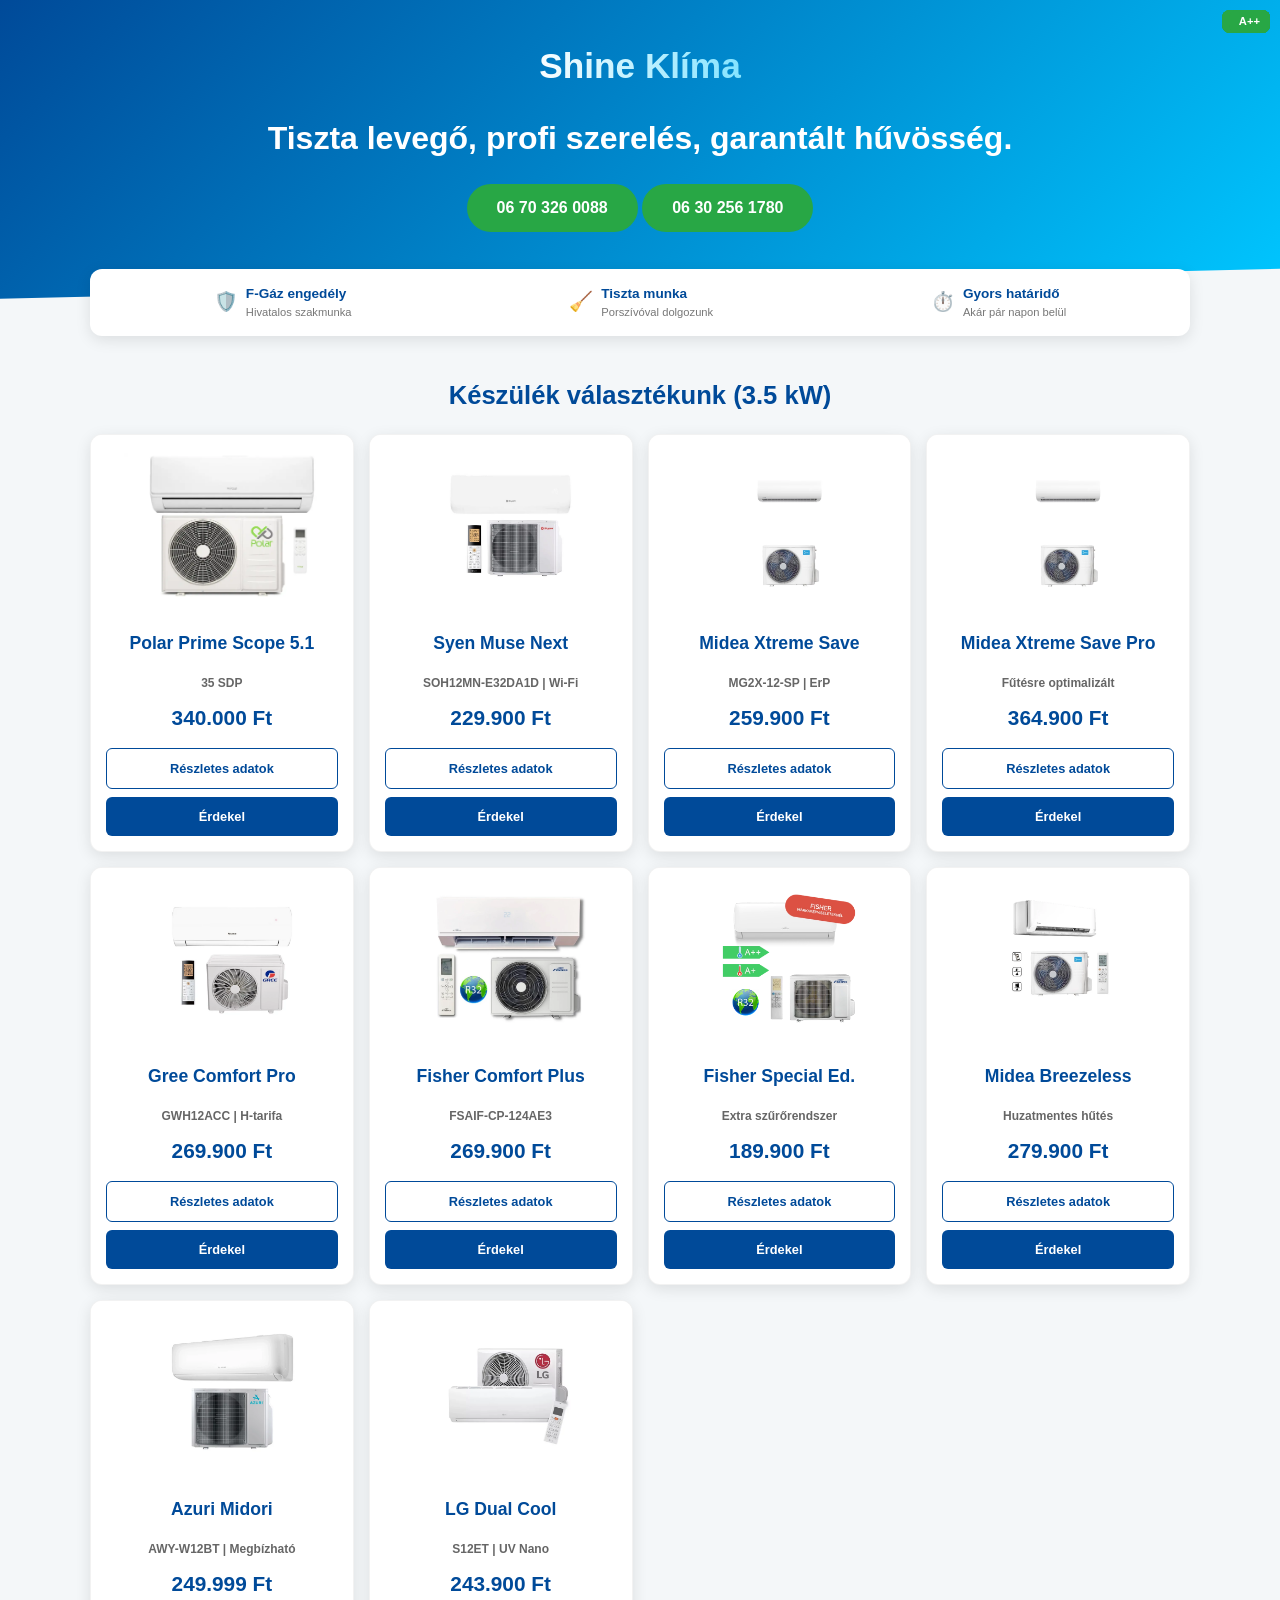
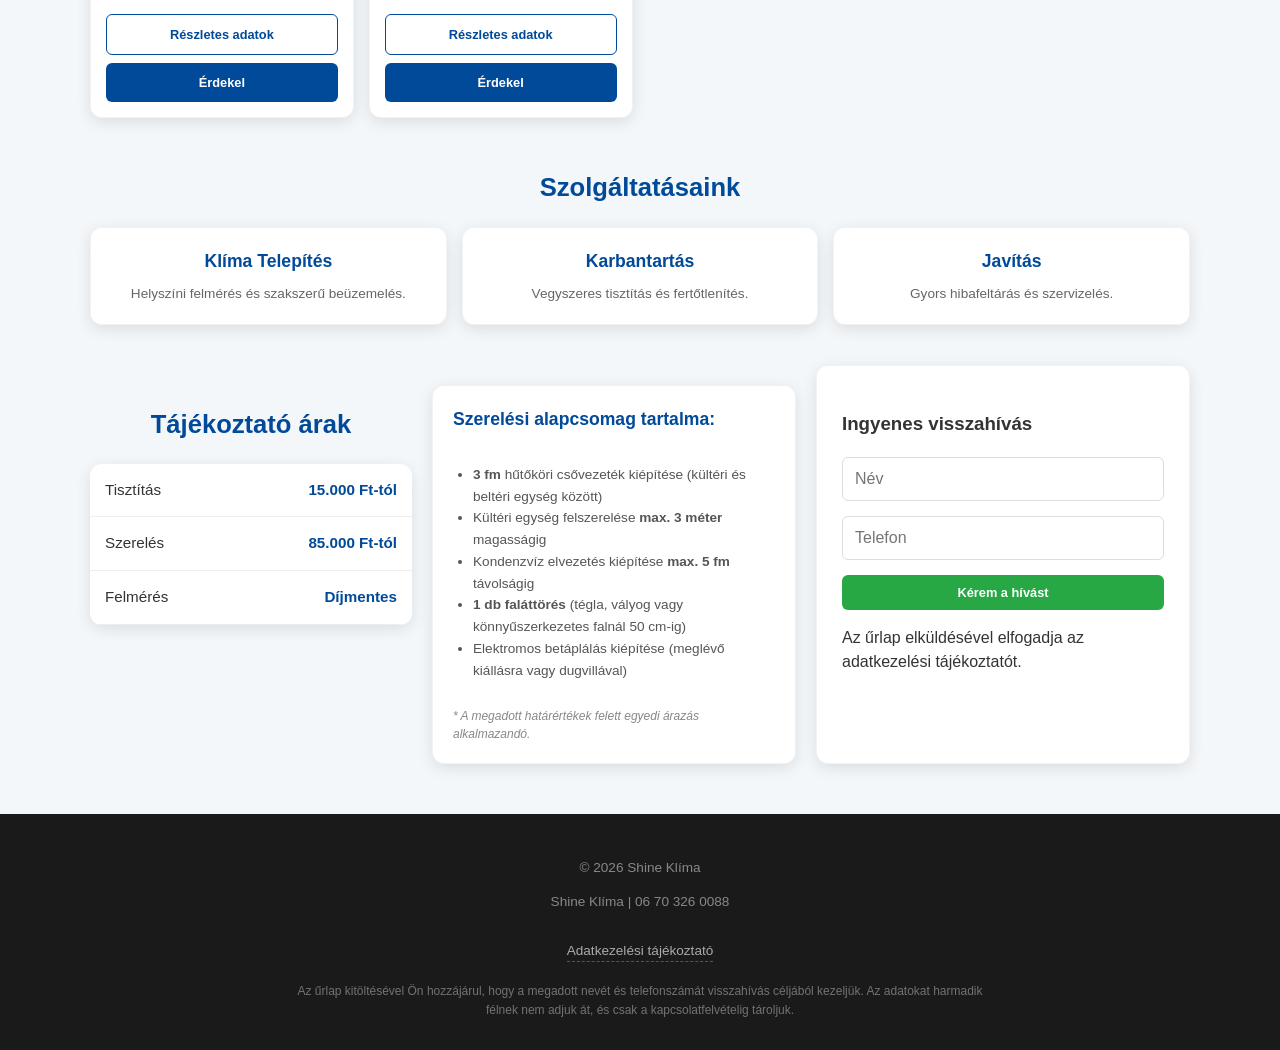
==== index.html @ c1717446 "Update index.html" ====
<!DOCTYPE html>
<html lang="hu">
<head>
    <meta charset="UTF-8">
    <meta name="viewport" content="width=device-width, initial-scale=1.0">
    <meta name="description" content="Shine Klíma - Profi szerelés és készülék választék.">
    <title>Shine Klíma - Profi Megoldások</title>
    <link rel="stylesheet" href="klimashine.css">
</head>
<body>

    <header>
        <div class="container">
            <h1 class="shimmer-text">Shine Klíma</h1>
            <h1 class="fade-in">Tiszta levegő, profi szerelés, garantált hűvösség.</h1>
            <a href="tel:06703260088" class="cta-button shine-effect">06 70 326 0088</a>
            <a href="tel:06302561780" class="cta-button shine-effect">06 30 256 1780</a>
        </div>
    </header>

    <div class="container">
        
        <section id="features" class="compact-features">
            <div class="feature-item-mini">
                <span class="icon">🛡️</span>
                <div>
                    <h4>F-Gáz engedély</h4>
                    <p>Hivatalos szakmunka</p>
                </div>
            </div>
            <div class="feature-item-mini">
                <span class="icon">🧹</span>
                <div>
                    <h4>Tiszta munka</h4>
                    <p>Porszívóval dolgozunk</p>
                </div>
            </div>
            <div class="feature-item-mini">
                <span class="icon">⏱️</span>
                <div>
                    <h4>Gyors határidő</h4>
                    <p>Akár pár napon belül</p>
                </div>
            </div>
        </section>

        <section id="valasztek">
            <h2 class="section-title-mini">Készülék választékunk (3.5 kW)</h2>
            <div class="klima-grid">
                
                <article class="klima-card glass-card">
                    <div class="badge">A+++</div>
                    <div class="card-image-container">
                        <img src="kepek/polarprime.webp" alt="Polar Prime" class="klima-img">
                    </div>
                    <div class="klima-info">
                        <h3>Polar Prime Scope 5.1</h3>
                        <p class="specs">35 SDP</p>
                        <div class="price">340.000 Ft</div>
                        <div class="button-group">
                            <a href="https://polarklima.hu/product/polar-prime-35sdp-split-a-a-inverteres-klimaszett/" target="_blank" class="btn-data">Részletes adatok</a>
                            <a href="#contact" class="btn-select">Érdekel</a>
                        </div>
                    </div>
                </article>

                <article class="klima-card glass-card">
                    <div class="badge">A++</div>
                    <div class="card-image-container">
                        <img src="kepek/musenext.webp" alt="Syen Muse Next" class="klima-img">
                    </div>
                    <div class="klima-info">
                        <h3>Syen Muse Next</h3>
                        <p class="specs">SOH12MN-E32DA1D | Wi-Fi</p>
                        <div class="price">229.900 Ft</div>
                        <div class="button-group">
                            <a href="https://www.meleget.hu/syen-muse-next-soh12mn-e32da1d-oldalfali-split-klima-csomag-35-kw?keyword=syen%20muse%20next" target="_blank" class="btn-data">Részletes adatok</a>
                            <a href="#contact" class="btn-select">Érdekel</a>
                        </div>
                    </div>
                </article>

                <article class="klima-card glass-card">
                    <div class="badge">A+++</div>
                    <div class="card-image-container">
                        <img src="kepek/xtremesave.webp" alt="Midea Xtreme Save" class="klima-img">
                    </div>
                    <div class="klima-info">
                        <h3>Midea Xtreme Save</h3>
                        <p class="specs">MG2X-12-SP | ErP</p>
                        <div class="price">259.900 Ft</div>
                        <div class="button-group">
                            <a href="https://www.meleget.hu/midea-mg2x-12-sp-xtreme-save-oldalfali-split-klima-csomag-35-kw" target="_blank" class="btn-data">Részletes adatok</a>
                            <a href="#contact" class="btn-select">Érdekel</a>
                        </div>
                    </div>
                </article>

                <article class="klima-card glass-card">
                    <div class="badge">A+++</div>
                    <div class="card-image-container">
                        <img src="kepek/xtremesavepro.webp" alt="Midea Xtreme Save Pro" class="klima-img">
                    </div>
                    <div class="klima-info">
                        <h3>Midea Xtreme Save Pro</h3>
                        <p class="specs">Fűtésre optimalizált</p>
                        <div class="price">364.900 Ft</div>
                        <div class="button-group">
                            <a href="https://www.meleget.hu/midea-pgp2x-12-sp-xtreme-save-pro-oldalfali-split-klima-csomag-35-kw-r290" target="_blank" class="btn-data">Részletes adatok</a>
                            <a href="#contact" class="btn-select">Érdekel</a>
                        </div>
                    </div>
                </article>

                <article class="klima-card glass-card">
                    <div class="badge">A+++</div>
                    <div class="card-image-container">
                        <img src="kepek/ComfortPro.webp" alt="Gree Comfort Pro" class="klima-img">
                    </div>
                    <div class="klima-info">
                        <h3>Gree Comfort Pro</h3>
                        <p class="specs">GWH12ACC | H-tarifa</p>
                        <div class="price">269.900 Ft</div>
                        <div class="button-group">
                            <a href="https://www.meleget.hu/gree-comfort-pro-gwh12accxd-k6dna1d-oldalfali-split-klima-csomag-35-kw" target="_blank" class="btn-data">Részletes adatok</a>
                            <a href="#contact" class="btn-select">Érdekel</a>
                        </div>
                    </div>
                </article>

                <article class="klima-card glass-card">
                    <div class="badge">A++</div>
                    <div class="card-image-container">
                        <img src="kepek/fisher_comfort.webp" alt="Fisher Comfort Plus" class="klima-img">
                    </div>
                    <div class="klima-info">
                        <h3>Fisher Comfort Plus</h3>
                        <p class="specs">FSAIF-CP-124AE3</p>
                        <div class="price">269.900 Ft</div>
                        <div class="button-group">
                            <a href="https://www.meleget.hu/fisher-comfort-plus-fsaif-cp-121ae3fsoaif-cp-121ae3-oldalfali-split-klima-csomag-35-kw" target="_blank" class="btn-data">Részletes adatok</a>
                            <a href="#contact" class="btn-select">Érdekel</a>
                        </div>
                    </div>
                </article>

                <article class="klima-card glass-card">
                    <div class="badge">A++</div>
                    <div class="card-image-container">
                        <img src="kepek/FISHERFSAIFSP.webp" alt="Fisher Special Edition" class="klima-img">
                    </div>
                    <div class="klima-info">
                        <h3>Fisher Special Ed.</h3>
                        <p class="specs">Extra szűrőrendszer</p>
                        <div class="price">189.900 Ft</div>
                        <div class="button-group">
                            <a href="https://www.meleget.hu/fisher-special-edition-fsaif-sp-121ae3-oldalfali-split-klima-csomag-35-kw" target="_blank" class="btn-data">Részletes adatok</a>
                            <a href="#contact" class="btn-select">Érdekel</a>
                        </div>
                    </div>
                </article>

                <article class="klima-card glass-card">
                    <div class="badge">A+++</div>
                    <div class="card-image-container">
                        <img src="kepek/BreezeleSSEsplit.webp" alt="Midea Breezeless" class="klima-img">
                    </div>
                    <div class="klima-info">
                        <h3>Midea Breezeless</h3>
                        <p class="specs">Huzatmentes hűtés</p>
                        <div class="price">279.900 Ft</div>
                        <div class="button-group">
                            <a href="https://www.meleget.hu/midea-breezeless-e-mcb-12-sp-oldalfali-split-klima-csomag-35-kw" target="_blank" class="btn-data">Részletes adatok</a>
                            <a href="#contact" class="btn-select">Érdekel</a>
                        </div>
                    </div>
                </article>

                <article class="klima-card glass-card">
                    <div class="badge">A++</div>
                    <div class="card-image-container">
                        <img src="kepek/Midori.webp" alt="Azuri Midori" class="klima-img">
                    </div>
                    <div class="klima-info">
                        <h3>Azuri Midori</h3>
                        <p class="specs">AWY-W12BT | Megbízható</p>
                        <div class="price">249.999 Ft</div>
                        <div class="button-group">
                            <a href="https://www.meleget.hu/azuri-midori-azi-wn35va-oldalfali-split-klima-csomag-32-kw" target="_blank" class="btn-data">Részletes adatok</a>
                            <a href="#contact" class="btn-select">Érdekel</a>
                        </div>
                    </div>
                </article>

                <article class="klima-card glass-card">
                    <div class="badge">A++</div>
                    <div class="card-image-container">
                        <img src="kepek/w12te.webp" alt="LG Dual Cool" class="klima-img">
                    </div>
                    <div class="klima-info">
                        <h3>LG Dual Cool</h3>
                        <p class="specs">S12ET | UV Nano</p>
                        <div class="price">243.900 Ft</div>
                        <div class="button-group">
                            <a href="https://www.meleget.hu/lg-w12te-dualcool-pro-oldalfali-split-klima-csomag-35-kw" target="_blank" class="btn-data">Részletes adatok</a>
                            <a href="#contact" class="btn-select">Érdekel</a>
                        </div>
                    </div>
                </article>
            </div>
        </section>

        <section id="services">
            <h2 class="section-title-mini">Szolgáltatásaink</h2>
            <div class="services-grid-mini">
                <div class="service-card-mini glass-card">
                    <h4>Klíma Telepítés</h4>
                    <p>Helyszíni felmérés és szakszerű beüzemelés.</p>
                </div>
                <div class="service-card-mini glass-card">
                    <h4>Karbantartás</h4>
                    <p>Vegyszeres tisztítás és fertőtlenítés.</p>
                </div>
                <div class="service-card-mini glass-card">
                    <h4>Javítás</h4>
                    <p>Gyors hibafeltárás és szervizelés.</p>
                </div>
            </div>
        </section>

        <div class="bottom-flex">
            <section id="prices" class="flex-item">
                <h2 class="section-title-mini">Tájékoztató árak</h2>
                <table class="price-table">
                    <tr><td>Tisztítás</td><td>15.000 Ft-tól</td></tr>
                    <tr><td>Szerelés</td><td>85.000 Ft-tól</td></tr>
                    <tr><td>Felmérés</td><td>Díjmentes</td></tr>
                </table>
            </section>
<section id="szereles-info" class="flex-item glass-card" style="padding: 20px; margin-top: 20px;">
    <h3 style="color: var(--main-blue); font-size: 1.1rem; margin-top: 0;">Szerelési alapcsomag tartalma:</h3>
    <ul style="font-size: 0.85rem; color: #555; padding-left: 20px; line-height: 1.6;">
        <li><strong>3 fm</strong> hűtőköri csővezeték kiépítése (kültéri és beltéri egység között)</li>
        <li>Kültéri egység felszerelése <strong>max. 3 méter</strong> magasságig</li>
        <li>Kondenzvíz elvezetés kiépítése <strong>max. 5 fm</strong> távolságig</li>
        <li><strong>1 db faláttörés</strong> (tégla, vályog vagy könnyűszerkezetes falnál 50 cm-ig)</li>
        <li>Elektromos betáplálás kiépítése (meglévő kiállásra vagy dugvillával)</li>
    </ul>
    <p style="font-size: 0.75rem; color: #888; font-style: italic; margin-bottom: 0;">* A megadott határértékek felett egyedi árazás alkalmazandó.</p>
</section>
            <section id="contact" class="flex-item contact-box glass-card">
                <h3>Ingyenes visszahívás</h3>
                <form class="contact-form" action="https://formspree.io/f/mwvnzqbp" method="POST">
                    <input type="text" name="name" placeholder="Név" required>
                    <input type="tel" name="phone" placeholder="Telefon" required>
                    <button type="submit" class="cta-button-mini">Kérem a hívást</button>
                    <p class="form-privacy">Az űrlap elküldésével elfogadja az adatkezelési tájékoztatót.</p>
                </form>
            </section>
        </div>
    </div>

    <footer>
        <div class="container">
            <p id="copyright"></p>
            <p>Shine Klíma | 06 70 326 0088</p>
            <a href="#adatkezeles" class="privacy-link">Adatkezelési tájékoztató</a>
            <div id="adatkezeles" class="privacy-text">
                Az űrlap kitöltésével Ön hozzájárul, hogy a megadott nevét és telefonszámát visszahívás céljából kezeljük. Az adatokat harmadik félnek nem adjuk át, és csak a kapcsolatfelvételig tároljuk.
            </div>
        </div>
    </footer>

    <script>
        document.getElementById('copyright').innerHTML = `&copy; ${new Date().getFullYear()} Shine Klíma`;
    </script>
</body>
</html>
---- klimashine.css ----
/* Változók és Alapbeállítások */
:root {
    --main-blue: #004a99;
    --light-blue: #00c6ff;
    --accent-green: #28a745;
    --bg-light: #f4f7f9;
    --shadow: 0 4px 15px rgba(0, 0, 0, 0.1);
}

body {
    font-family: 'Segoe UI', Tahoma, sans-serif;
    margin: 0;
    background-color: var(--bg-light);
    color: #333;
    line-height: 1.5;
}

.container {
    max-width: 1100px;
    margin: 0 auto;
    padding: 0 15px;
}

/* --- SŰRŰ FEJLÉC --- */
header {
    background: linear-gradient(135deg, var(--main-blue), var(--light-blue));
    color: white;
    padding: 40px 0 60px;
    text-align: center;
    clip-path: polygon(0 0, 100% 0, 100% 90%, 0% 100%);
}

.shimmer-text {
    font-size: 2.2rem;
    margin: 0;
    background: linear-gradient(to right, #fff 20%, var(--light-blue) 40%, #fff 60%, var(--light-blue) 80%, #fff 100%);
    background-size: 200% auto;
    -webkit-background-clip: text;
    -webkit-text-fill-color: transparent;
    animation: shimmer 4s linear infinite;
}

@keyframes shimmer { to { background-position: 200% center; } }

/* --- KOMPAKT FEATURES SÁV --- */
.compact-features {
    display: flex;
    justify-content: space-around;
    background: white;
    padding: 15px;
    border-radius: 12px;
    margin-top: -30px;
    box-shadow: var(--shadow);
    position: relative;
    z-index: 10;
}

.feature-item-mini { display: flex; align-items: center; gap: 8px; }
.feature-item-mini h4 { margin: 0; font-size: 0.85rem; color: var(--main-blue); }
.feature-item-mini p { margin: 0; font-size: 0.7rem; color: #777; }
.feature-item-mini .icon { font-size: 1.2rem; }

/* --- KLÍMA GRID --- */
.section-title-mini { text-align: center; margin: 40px 0 20px; color: var(--main-blue); font-size: 1.6rem; }

.klima-grid {
    display: grid;
    grid-template-columns: repeat(auto-fit, minmax(220px, 1fr));
    gap: 15px;
}

.glass-card {
    background: rgba(255, 255, 255, 1);
    border: 1px solid rgba(0, 0, 0, 0.05);
    box-shadow: var(--shadow);
    border-radius: 12px;
    transition: 0.3s ease;
    display: flex;
    flex-direction: column;
    overflow: hidden;
}

.klima-card:hover { transform: translateY(-5px); box-shadow: 0 8px 25px rgba(0,0,0,0.15); }

.card-image-container {
    width: 100%;
    height: 160px;
    background: #fff;
    display: flex;
    align-items: center;
    justify-content: center;
    padding: 10px;
}

.klima-img {
    max-width: 90%;
    max-height: 90%;
    object-fit: contain;
    transition: transform 0.4s ease;
}

.klima-card:hover .klima-img { transform: scale(1.08); }

.klima-info { 
    padding: 15px; 
    text-align: center; 
    display: flex; 
    flex-direction: column; 
    flex-grow: 1; 
}

.klima-info h3 { font-size: 1.1rem; margin: 0 0 5px 0; color: var(--main-blue); }
.specs { font-size: 0.75rem; color: #666; font-weight: bold; margin-bottom: 10px; }
.price { font-size: 1.3rem; color: var(--main-blue); font-weight: 800; margin-top: auto; margin-bottom: 15px; }

.badge {
    position: absolute; top: 10px; right: 10px; background: var(--accent-green);
    color: white; padding: 3px 10px; border-radius: 8px; font-size: 0.7rem; font-weight: bold;
    z-index: 5;
}

/* --- GOMBOK ÉS CSOPORTOK --- */
.button-group {
    display: flex;
    flex-direction: column;
    gap: 8px;
}

.btn-select, .btn-data, .cta-button-mini {
    padding: 10px;
    text-decoration: none;
    border-radius: 6px;
    font-size: 0.8rem;
    font-weight: bold;
    text-align: center;
    transition: 0.3s;
    border: none;
    cursor: pointer;
}

.btn-select { background: var(--main-blue); color: white; }
.btn-select:hover { background: #003366; }

.btn-data {
    background: white;
    border: 1px solid var(--main-blue);
    color: var(--main-blue);
}
.btn-data:hover { background: var(--main-blue); color: white; }

.cta-button-mini { background: var(--accent-green); color: white; width: 100%; }

/* --- SZOLGÁLTATÁSOK --- */
#services { margin-top: 50px; }
.services-grid-mini {
    display: grid;
    grid-template-columns: repeat(3, 1fr);
    gap: 15px;
}

.service-card-mini { padding: 20px; text-align: center; }
.service-card-mini h4 { margin: 0 0 10px 0; font-size: 1.1rem; color: var(--main-blue); }
.service-card-mini p { margin: 0; font-size: 0.85rem; color: #666; }

/* --- ALSÓ RÉSZ --- */
.bottom-flex { display: flex; gap: 20px; margin-top: 40px; flex-wrap: wrap; }
.flex-item { flex: 1; min-width: 300px; }

.price-table { width: 100%; border-collapse: collapse; background: white; border-radius: 12px; overflow: hidden; box-shadow: var(--shadow); }
.price-table td { padding: 15px; border-bottom: 1px solid #eee; font-size: 0.95rem; }
.price-table td:last-child { text-align: right; font-weight: bold; color: var(--main-blue); }

.contact-box { padding: 25px; }
.contact-form input { 
    padding: 12px; 
    margin-bottom: 15px; 
    width: 100%; 
    box-sizing: border-box; 
    border-radius: 6px; 
    border: 1px solid #ddd;
    font-size: 1rem;
}

/* --- EFFEKTEK --- */
.cta-button { background: var(--accent-green); color: white; padding: 12px 30px; text-decoration: none; border-radius: 50px; font-weight: bold; display: inline-block; transition: 0.3s; }
.cta-button:hover { transform: scale(1.05); box-shadow: 0 5px 15px rgba(40, 167, 69, 0.4); }

.shine-effect { position: relative; overflow: hidden; }
.shine-effect::after {
    content: ''; position: absolute; top: -50%; left: -60%; width: 20%; height: 200%;
    background: rgba(255, 255, 255, 0.4); transform: rotate(30deg); animation: light-sweep 4s infinite;
}
@keyframes light-sweep { 20% { left: 120%; } 100% { left: 120%; } }

/* --- LÁBLÉC --- */
footer { background: #1a1a1a; color: #888; padding: 30px 0; text-align: center; font-size: 0.85rem; margin-top: 50px; }
.privacy-link { color: #aaa; text-decoration: none; display: inline-block; margin-top: 15px; border-bottom: 1px dashed #555; }
.privacy-link:hover { color: var(--light-blue); border-color: var(--light-blue); }
.privacy-text { 
    font-size: 0.75rem; 
    max-width: 700px; 
    margin: 20px auto 0; 
    line-height: 1.6;
    opacity: 0.8;
}

/* --- MOBIL NÉZET --- */
@media (max-width: 768px) {
    header { padding: 30px 0 50px; }
    .shimmer-text { font-size: 1.8rem; }
    .services-grid-mini { grid-template-columns: 1fr; }
    .compact-features { flex-direction: column; gap: 15px; align-items: flex-start; margin-left: 15px; margin-right: 15px; }
    .klima-grid { grid-template-columns: repeat(2, 1fr); gap: 10px; }
    .klima-info h3 { font-size: 0.9rem; }
    .price { font-size: 1rem; }
}

@media (max-width: 480px) {
    .klima-grid { grid-template-columns: 1fr; } /* Nagyon kicsi mobilon 1 oszlop */
}
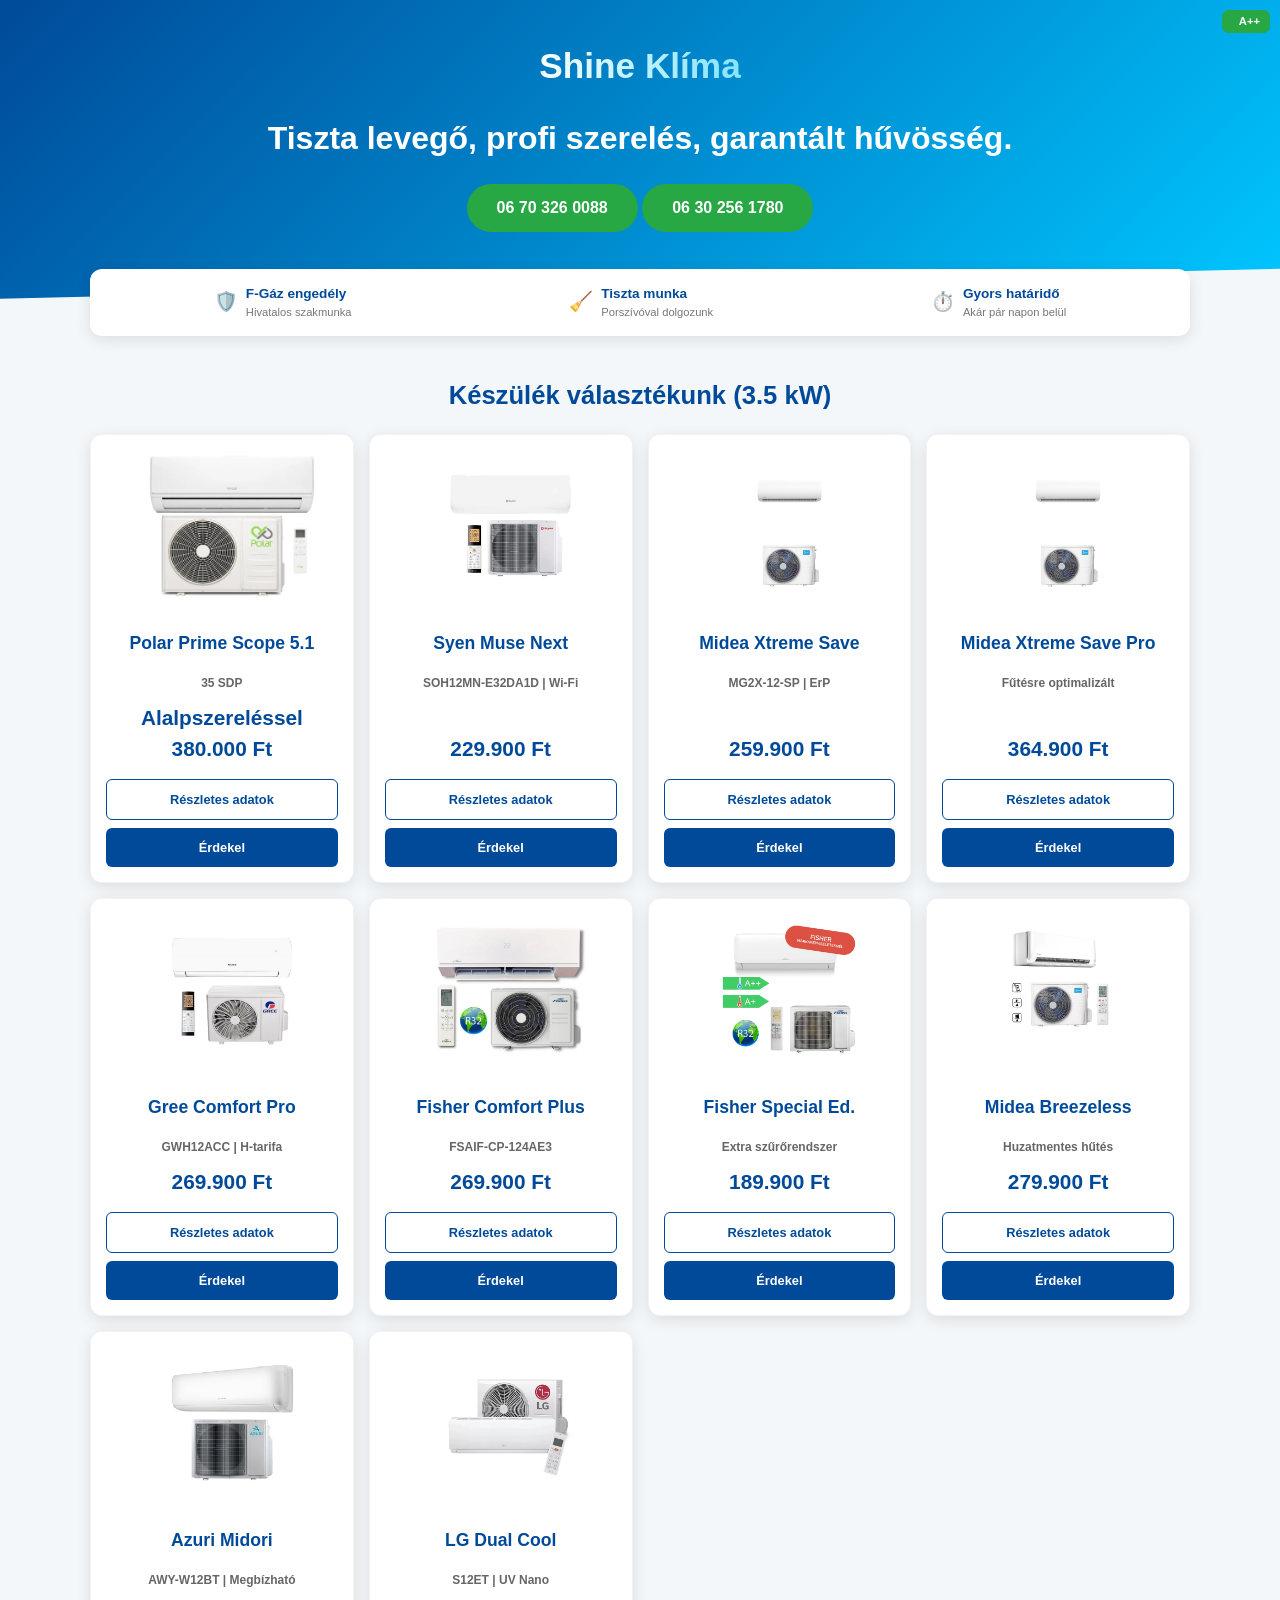
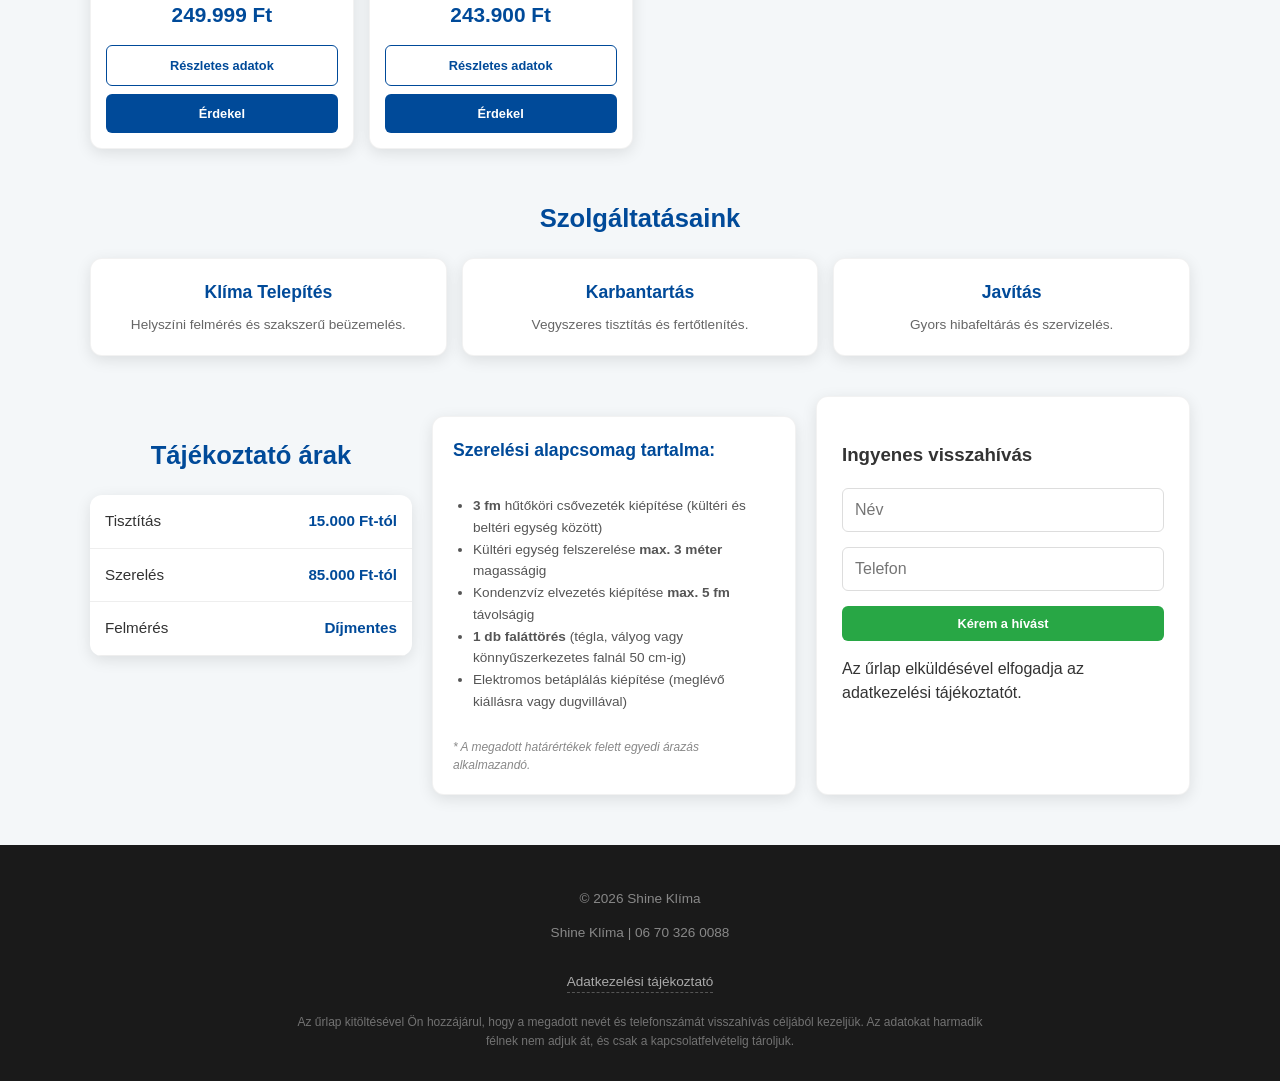
==== commit 125b2d8b: "Fix HTML encoding issues in index.html" ====
--- a/index.html
+++ b/index.html
@@ -56,7 +56,7 @@
                     <div class="klima-info">
                         <h3>Polar Prime Scope 5.1</h3>
                         <p class="specs">35 SDP</p>
-                        <div class="price">340.000 Ft</div>
+                        <div class="price">Alalpszereléssel 380.000 Ft</div>
                         <div class="button-group">
                             <a href="https://polarklima.hu/product/polar-prime-35sdp-split-a-a-inverteres-klimaszett/" target="_blank" class="btn-data">Részletes adatok</a>
                             <a href="#contact" class="btn-select">Érdekel</a>
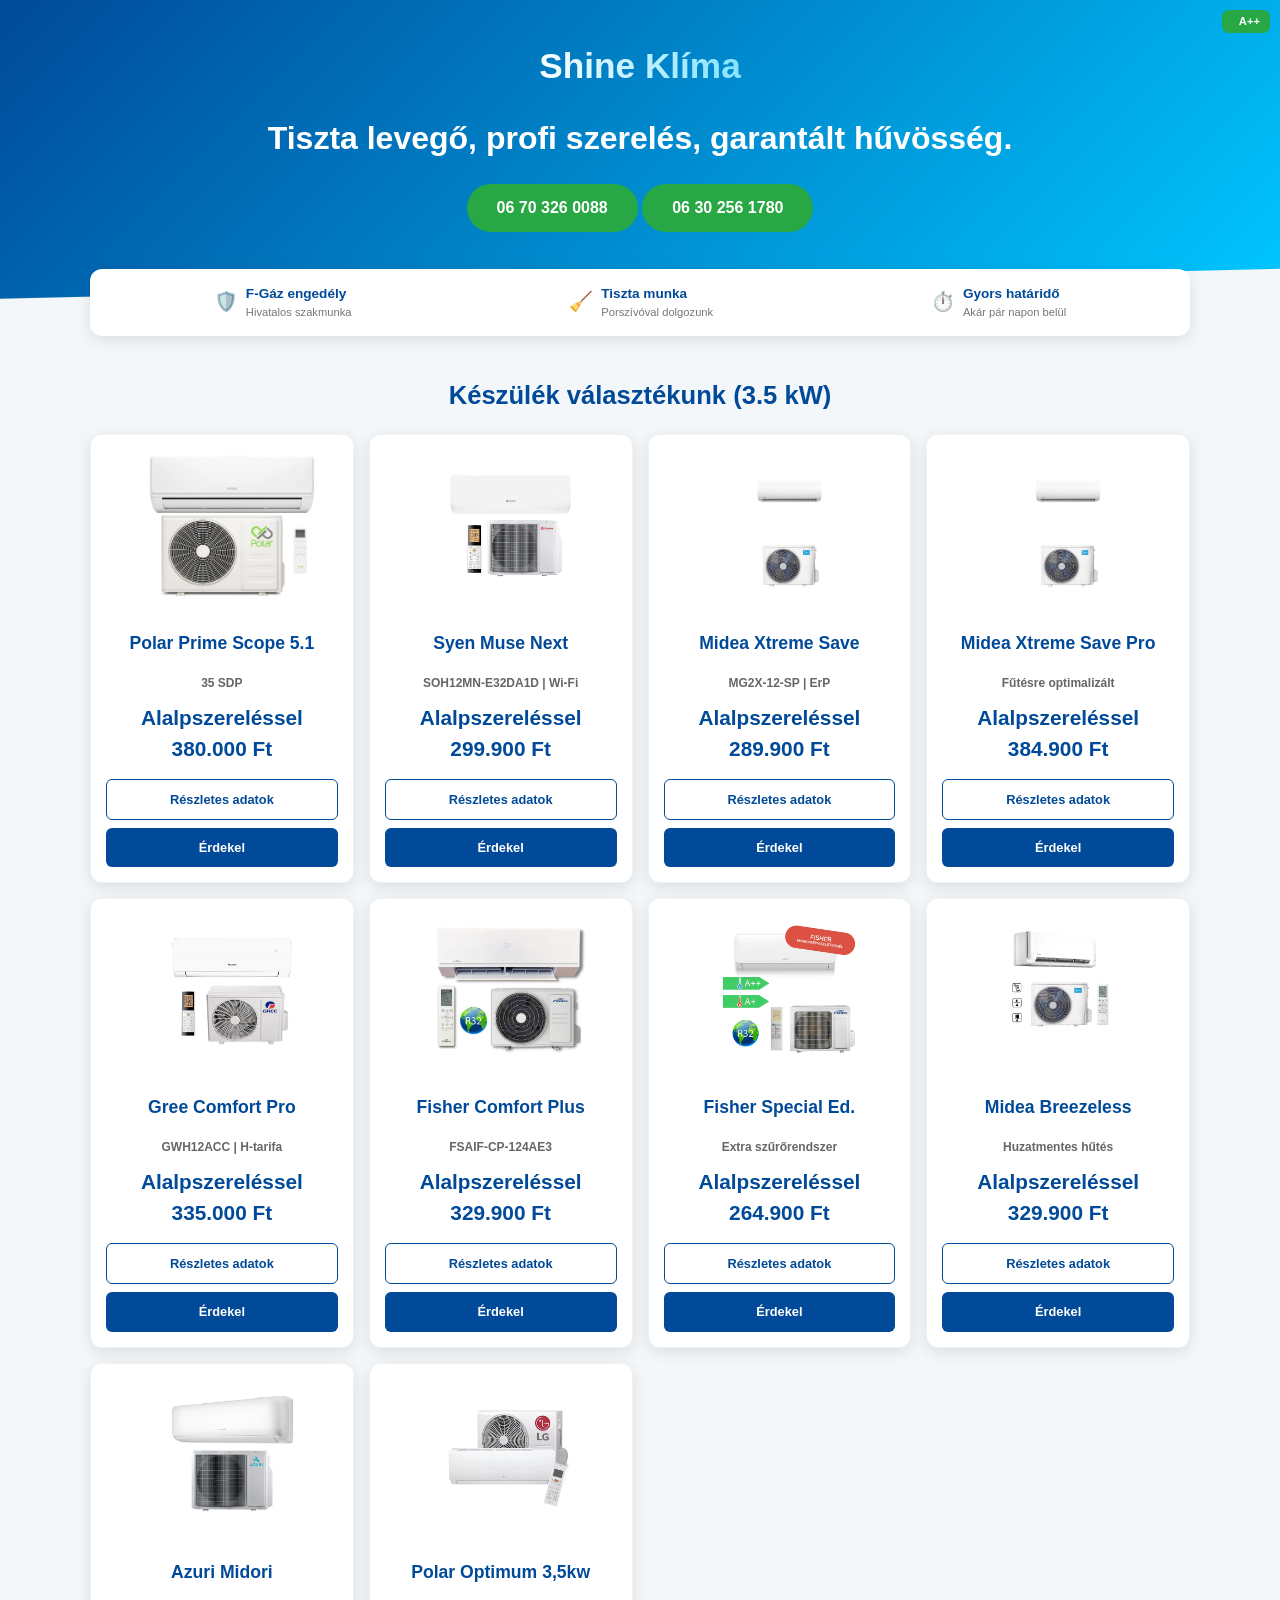
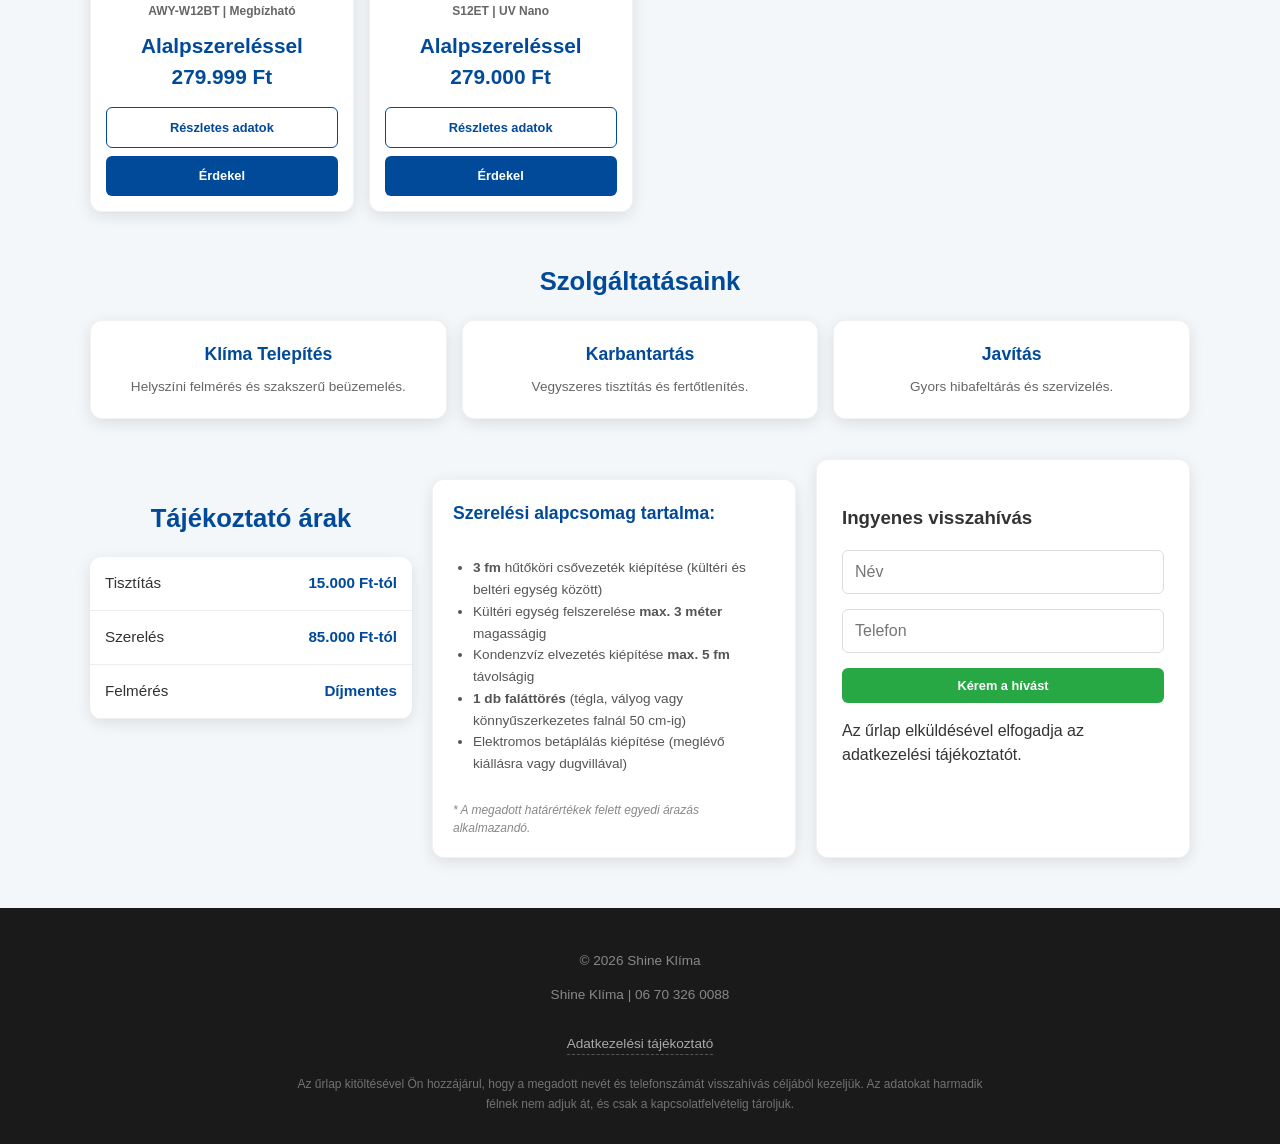
==== commit 70477543: "Update index.html" ====
--- a/index.html
+++ b/index.html
@@ -72,7 +72,7 @@
                     <div class="klima-info">
                         <h3>Syen Muse Next</h3>
                         <p class="specs">SOH12MN-E32DA1D | Wi-Fi</p>
-                        <div class="price">229.900 Ft</div>
+                        <div class="price">Alalpszereléssel 299.900 Ft</div>
                         <div class="button-group">
                             <a href="https://www.meleget.hu/syen-muse-next-soh12mn-e32da1d-oldalfali-split-klima-csomag-35-kw?keyword=syen%20muse%20next" target="_blank" class="btn-data">Részletes adatok</a>
                             <a href="#contact" class="btn-select">Érdekel</a>
@@ -88,7 +88,7 @@
                     <div class="klima-info">
                         <h3>Midea Xtreme Save</h3>
                         <p class="specs">MG2X-12-SP | ErP</p>
-                        <div class="price">259.900 Ft</div>
+                        <div class="price">Alalpszereléssel 289.900 Ft</div>
                         <div class="button-group">
                             <a href="https://www.meleget.hu/midea-mg2x-12-sp-xtreme-save-oldalfali-split-klima-csomag-35-kw" target="_blank" class="btn-data">Részletes adatok</a>
                             <a href="#contact" class="btn-select">Érdekel</a>
@@ -104,7 +104,7 @@
                     <div class="klima-info">
                         <h3>Midea Xtreme Save Pro</h3>
                         <p class="specs">Fűtésre optimalizált</p>
-                        <div class="price">364.900 Ft</div>
+                        <div class="price">Alalpszereléssel 384.900 Ft</div>
                         <div class="button-group">
                             <a href="https://www.meleget.hu/midea-pgp2x-12-sp-xtreme-save-pro-oldalfali-split-klima-csomag-35-kw-r290" target="_blank" class="btn-data">Részletes adatok</a>
                             <a href="#contact" class="btn-select">Érdekel</a>
@@ -120,7 +120,7 @@
                     <div class="klima-info">
                         <h3>Gree Comfort Pro</h3>
                         <p class="specs">GWH12ACC | H-tarifa</p>
-                        <div class="price">269.900 Ft</div>
+                        <div class="price">Alalpszereléssel 335.000 Ft</div>
                         <div class="button-group">
                             <a href="https://www.meleget.hu/gree-comfort-pro-gwh12accxd-k6dna1d-oldalfali-split-klima-csomag-35-kw" target="_blank" class="btn-data">Részletes adatok</a>
                             <a href="#contact" class="btn-select">Érdekel</a>
@@ -136,7 +136,7 @@
                     <div class="klima-info">
                         <h3>Fisher Comfort Plus</h3>
                         <p class="specs">FSAIF-CP-124AE3</p>
-                        <div class="price">269.900 Ft</div>
+                        <div class="price">Alalpszereléssel 329.900 Ft</div>
                         <div class="button-group">
                             <a href="https://www.meleget.hu/fisher-comfort-plus-fsaif-cp-121ae3fsoaif-cp-121ae3-oldalfali-split-klima-csomag-35-kw" target="_blank" class="btn-data">Részletes adatok</a>
                             <a href="#contact" class="btn-select">Érdekel</a>
@@ -152,7 +152,7 @@
                     <div class="klima-info">
                         <h3>Fisher Special Ed.</h3>
                         <p class="specs">Extra szűrőrendszer</p>
-                        <div class="price">189.900 Ft</div>
+                        <div class="price">Alalpszereléssel 264.900 Ft</div>
                         <div class="button-group">
                             <a href="https://www.meleget.hu/fisher-special-edition-fsaif-sp-121ae3-oldalfali-split-klima-csomag-35-kw" target="_blank" class="btn-data">Részletes adatok</a>
                             <a href="#contact" class="btn-select">Érdekel</a>
@@ -168,7 +168,7 @@
                     <div class="klima-info">
                         <h3>Midea Breezeless</h3>
                         <p class="specs">Huzatmentes hűtés</p>
-                        <div class="price">279.900 Ft</div>
+                        <div class="price">Alalpszereléssel 329.900 Ft</div>
                         <div class="button-group">
                             <a href="https://www.meleget.hu/midea-breezeless-e-mcb-12-sp-oldalfali-split-klima-csomag-35-kw" target="_blank" class="btn-data">Részletes adatok</a>
                             <a href="#contact" class="btn-select">Érdekel</a>
@@ -184,7 +184,7 @@
                     <div class="klima-info">
                         <h3>Azuri Midori</h3>
                         <p class="specs">AWY-W12BT | Megbízható</p>
-                        <div class="price">249.999 Ft</div>
+                        <div class="price">Alalpszereléssel 279.999 Ft</div>
                         <div class="button-group">
                             <a href="https://www.meleget.hu/azuri-midori-azi-wn35va-oldalfali-split-klima-csomag-32-kw" target="_blank" class="btn-data">Részletes adatok</a>
                             <a href="#contact" class="btn-select">Érdekel</a>
@@ -195,12 +195,12 @@
                 <article class="klima-card glass-card">
                     <div class="badge">A++</div>
                     <div class="card-image-container">
-                        <img src="kepek/w12te.webp" alt="LG Dual Cool" class="klima-img">
-                    </div>
-                    <div class="klima-info">
-                        <h3>LG Dual Cool</h3>
+                        <img src="kepek/w12te.webp" alt="PolarOpt3,5" class="klima-img">
+                    </div>
+                    <div class="klima-info">
+                        <h3>Polar Optimum 3,5kw </h3>
                         <p class="specs">S12ET | UV Nano</p>
-                        <div class="price">243.900 Ft</div>
+                        <div class="price">Alalpszereléssel 279.000 Ft</div>
                         <div class="button-group">
                             <a href="https://www.meleget.hu/lg-w12te-dualcool-pro-oldalfali-split-klima-csomag-35-kw" target="_blank" class="btn-data">Részletes adatok</a>
                             <a href="#contact" class="btn-select">Érdekel</a>
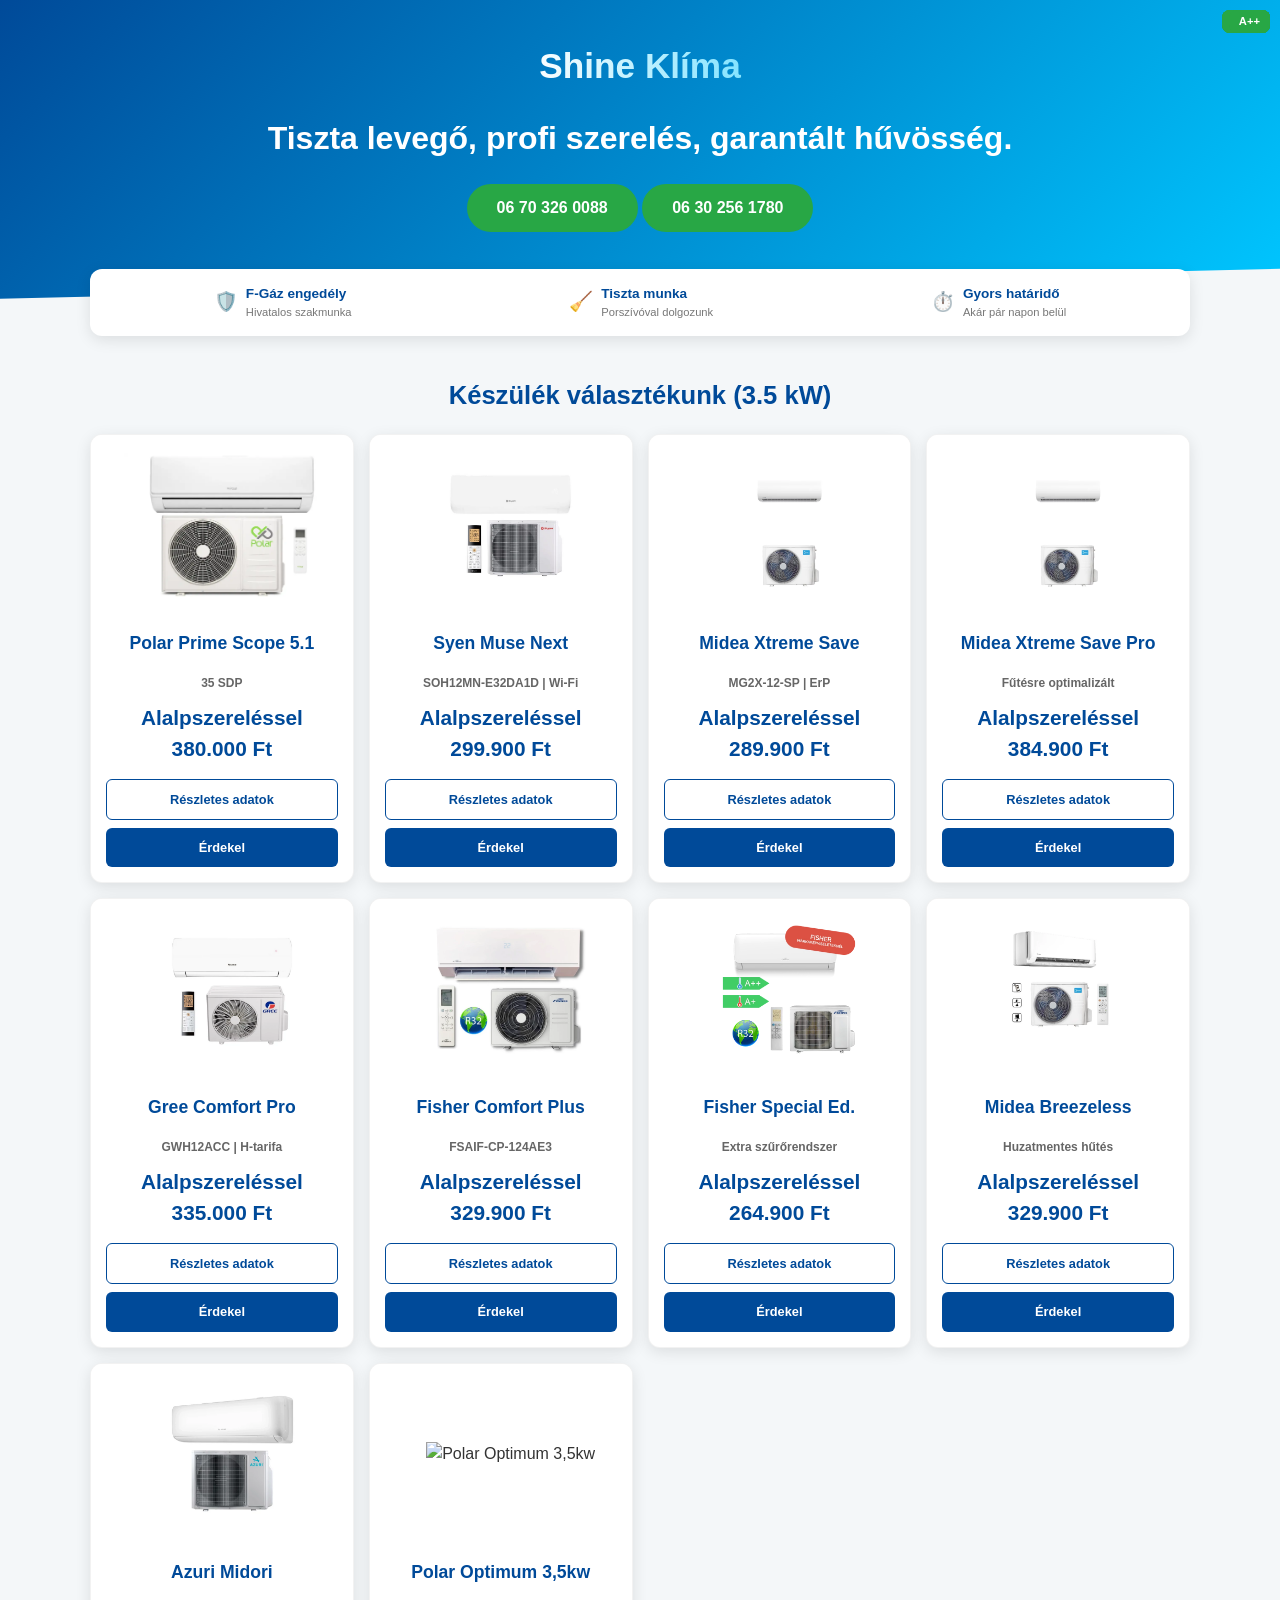
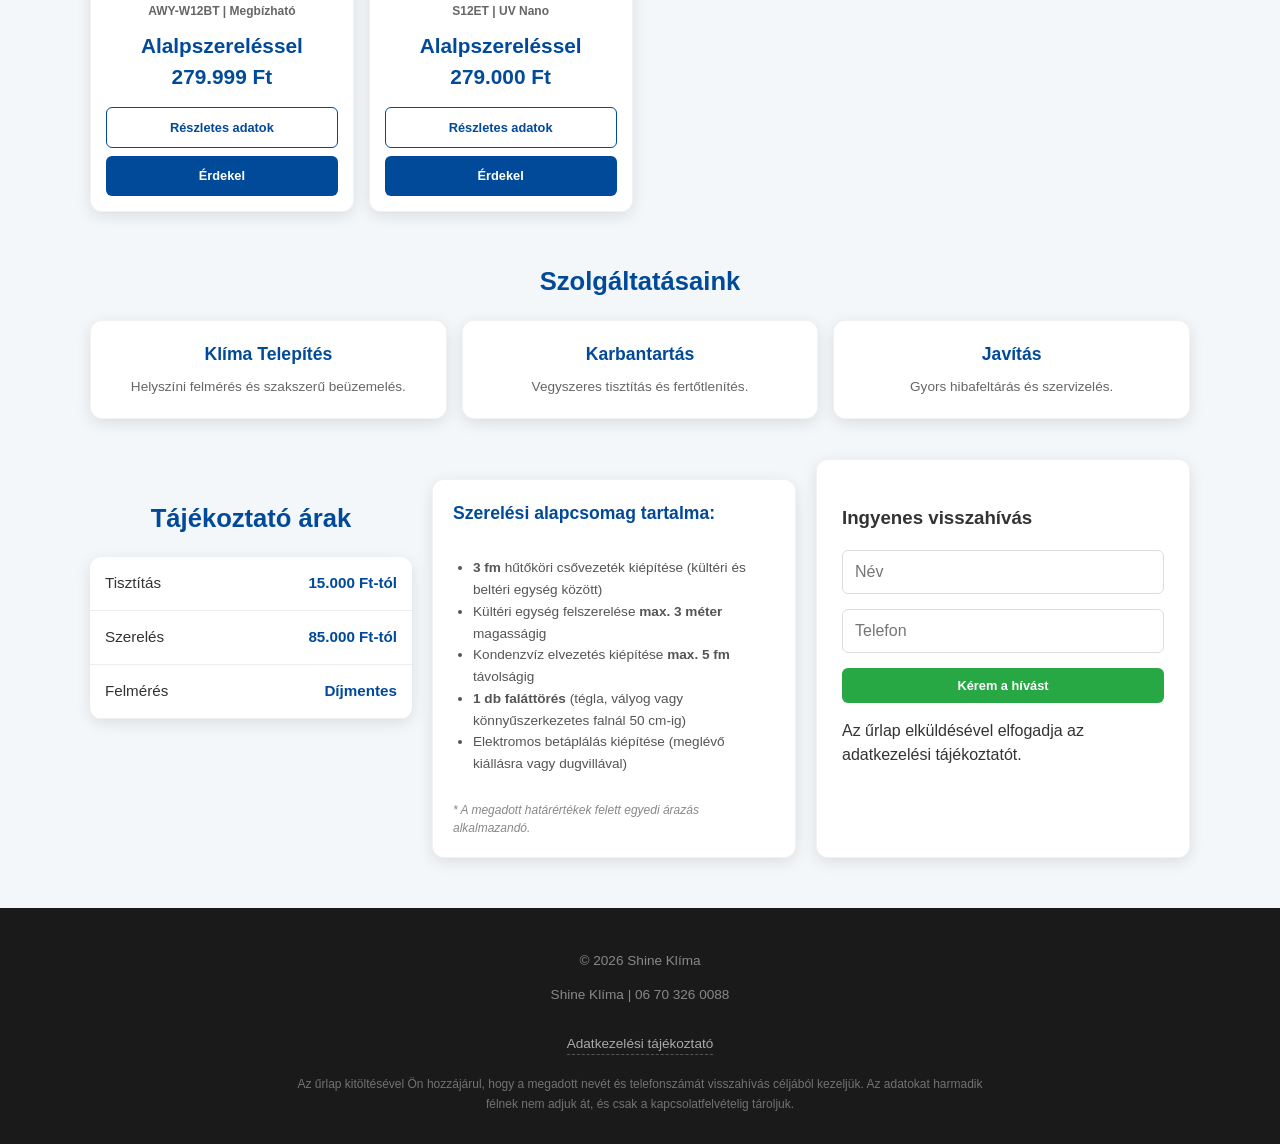
==== commit 3750ae2d: "Update index.html" ====
--- a/index.html
+++ b/index.html
@@ -195,14 +195,14 @@
                 <article class="klima-card glass-card">
                     <div class="badge">A++</div>
                     <div class="card-image-container">
-                        <img src="kepek/w12te.webp" alt="PolarOpt3,5" class="klima-img">
+                        <img src="kepek/Polaropt35.webpg" alt="Polar Optimum 3,5kw" class="klima-img">
                     </div>
                     <div class="klima-info">
                         <h3>Polar Optimum 3,5kw </h3>
                         <p class="specs">S12ET | UV Nano</p>
                         <div class="price">Alalpszereléssel 279.000 Ft</div>
                         <div class="button-group">
-                            <a href="https://www.meleget.hu/lg-w12te-dualcool-pro-oldalfali-split-klima-csomag-35-kw" target="_blank" class="btn-data">Részletes adatok</a>
+                            <a href="https://www.meleget.hu/polar-optimum-sieh0035sdobso1h0035sdob-oldalfali-split-klima-csomag-35-kw?keyword=polar%20optimum%203%2C5" target="_blank" class="btn-data">Részletes adatok</a>
                             <a href="#contact" class="btn-select">Érdekel</a>
                         </div>
                     </div>
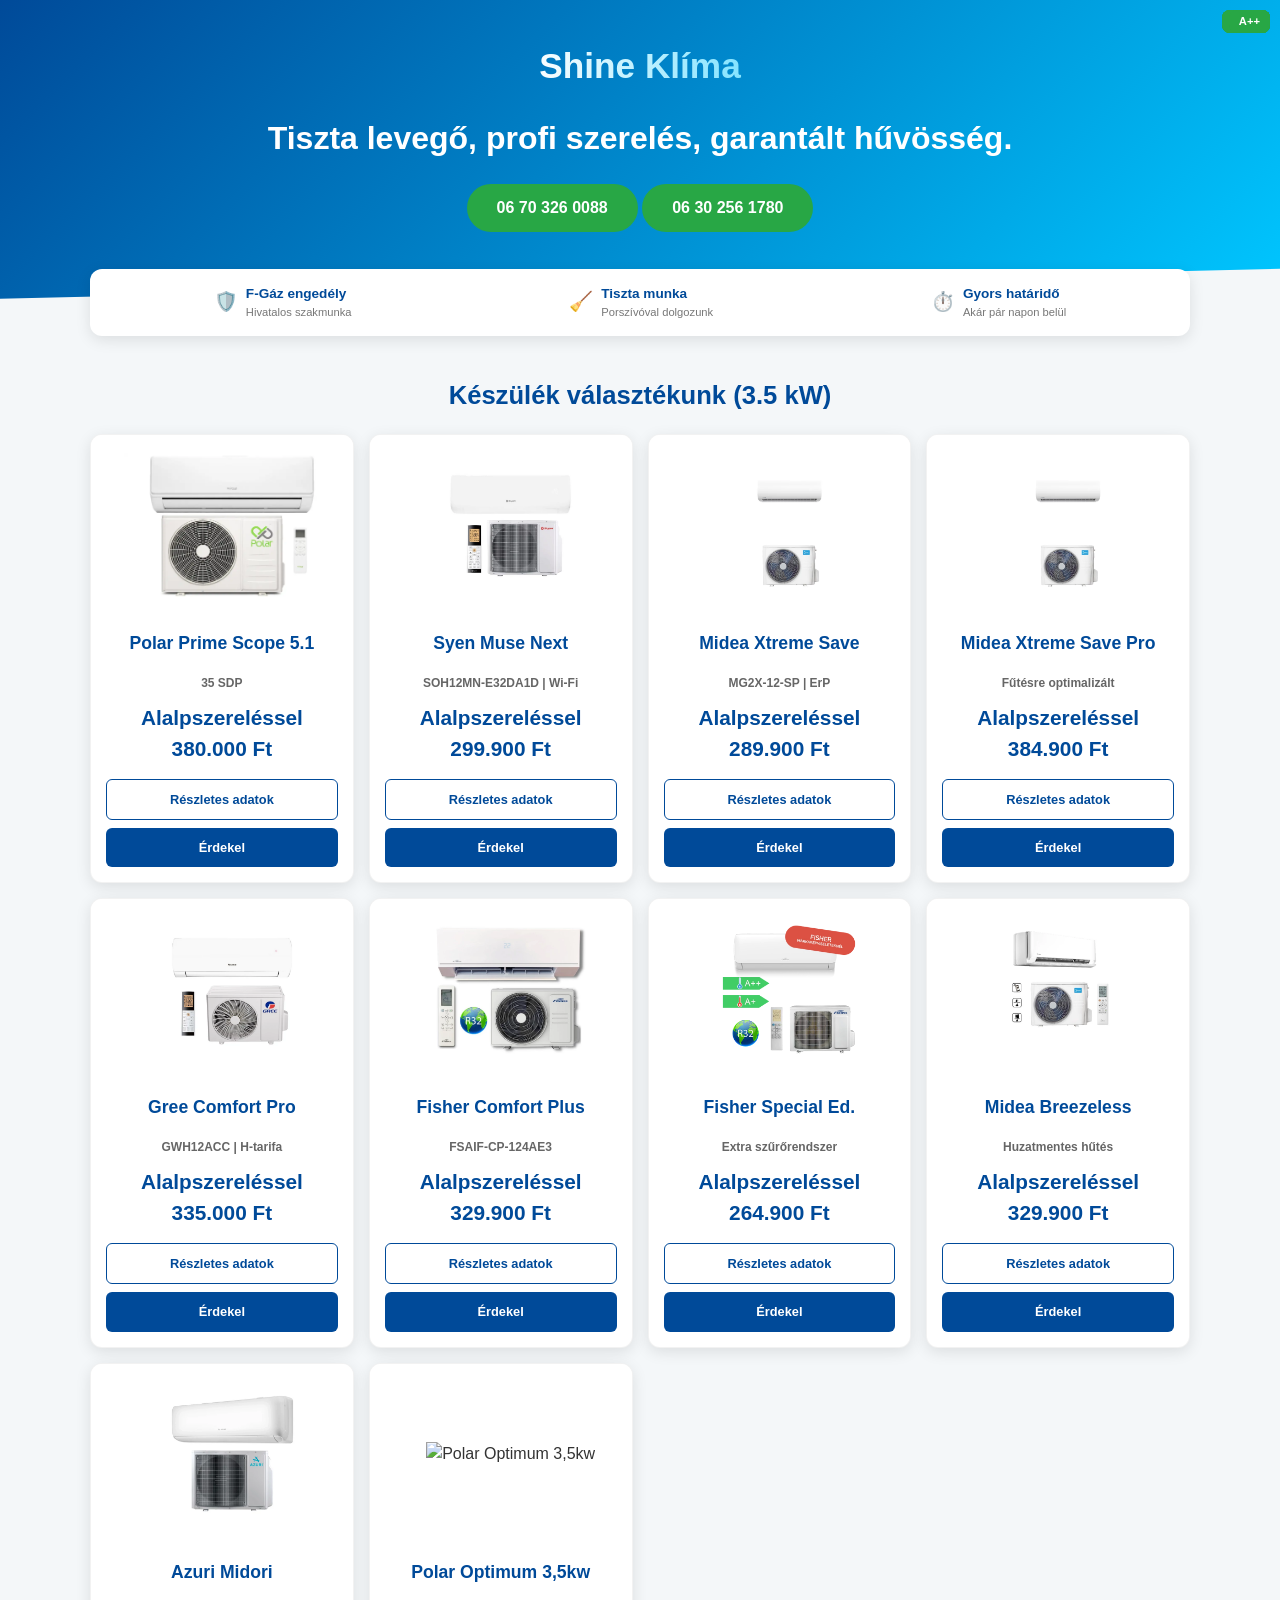
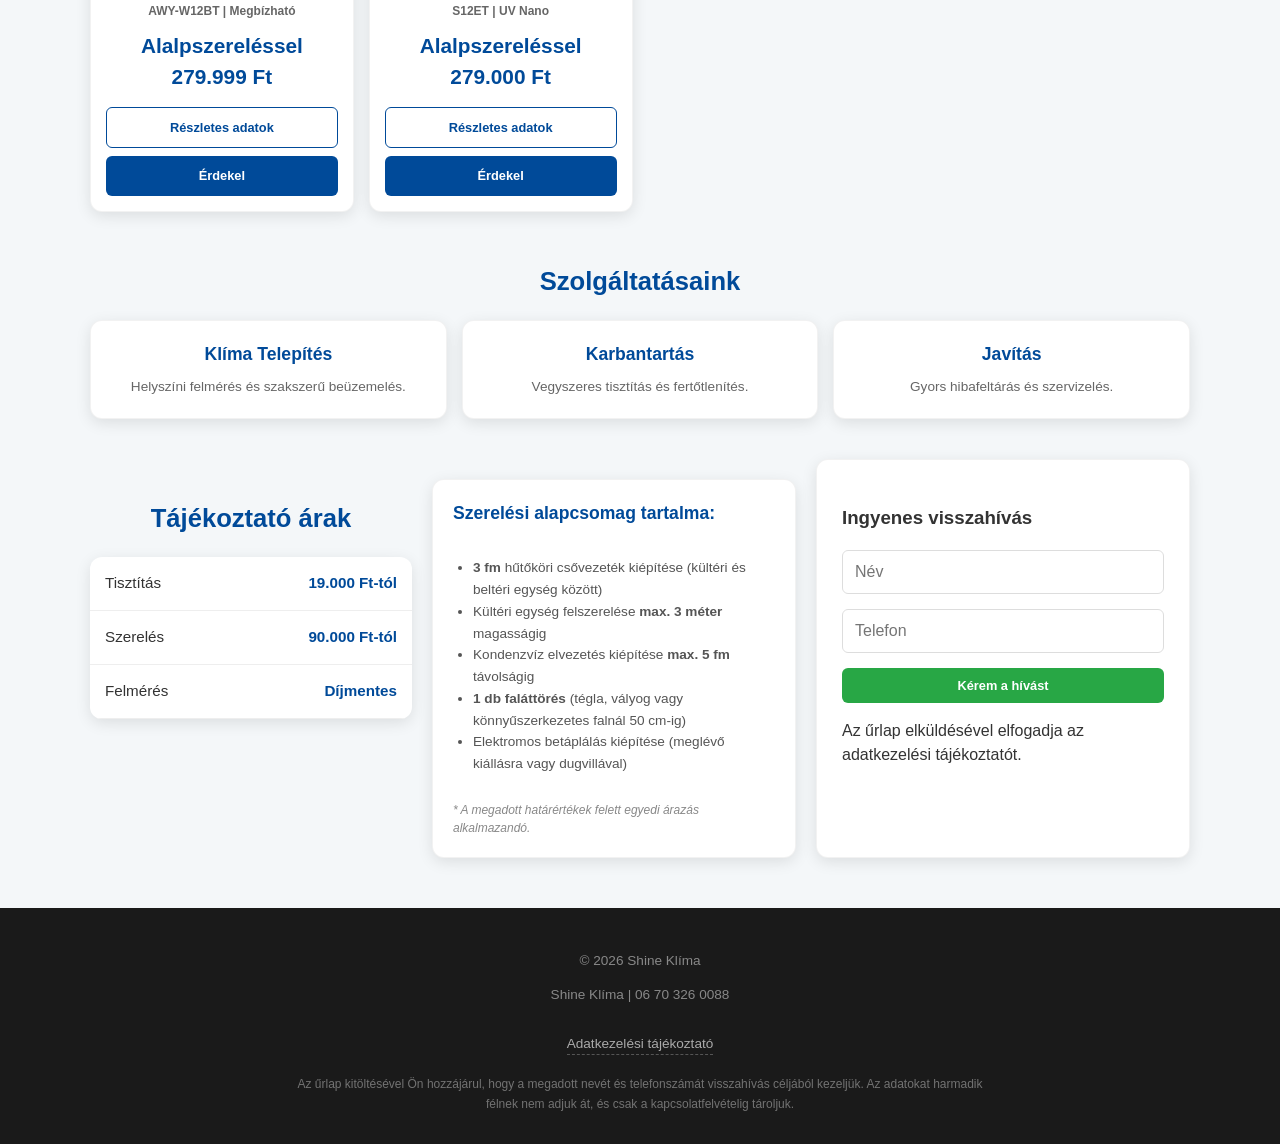
==== commit 26008bad: "Update index.html" ====
--- a/index.html
+++ b/index.html
@@ -232,8 +232,8 @@
             <section id="prices" class="flex-item">
                 <h2 class="section-title-mini">Tájékoztató árak</h2>
                 <table class="price-table">
-                    <tr><td>Tisztítás</td><td>15.000 Ft-tól</td></tr>
-                    <tr><td>Szerelés</td><td>85.000 Ft-tól</td></tr>
+                    <tr><td>Tisztítás</td><td>19.000 Ft-tól</td></tr>
+                    <tr><td>Szerelés</td><td>90.000 Ft-tól</td></tr>
                     <tr><td>Felmérés</td><td>Díjmentes</td></tr>
                 </table>
             </section>
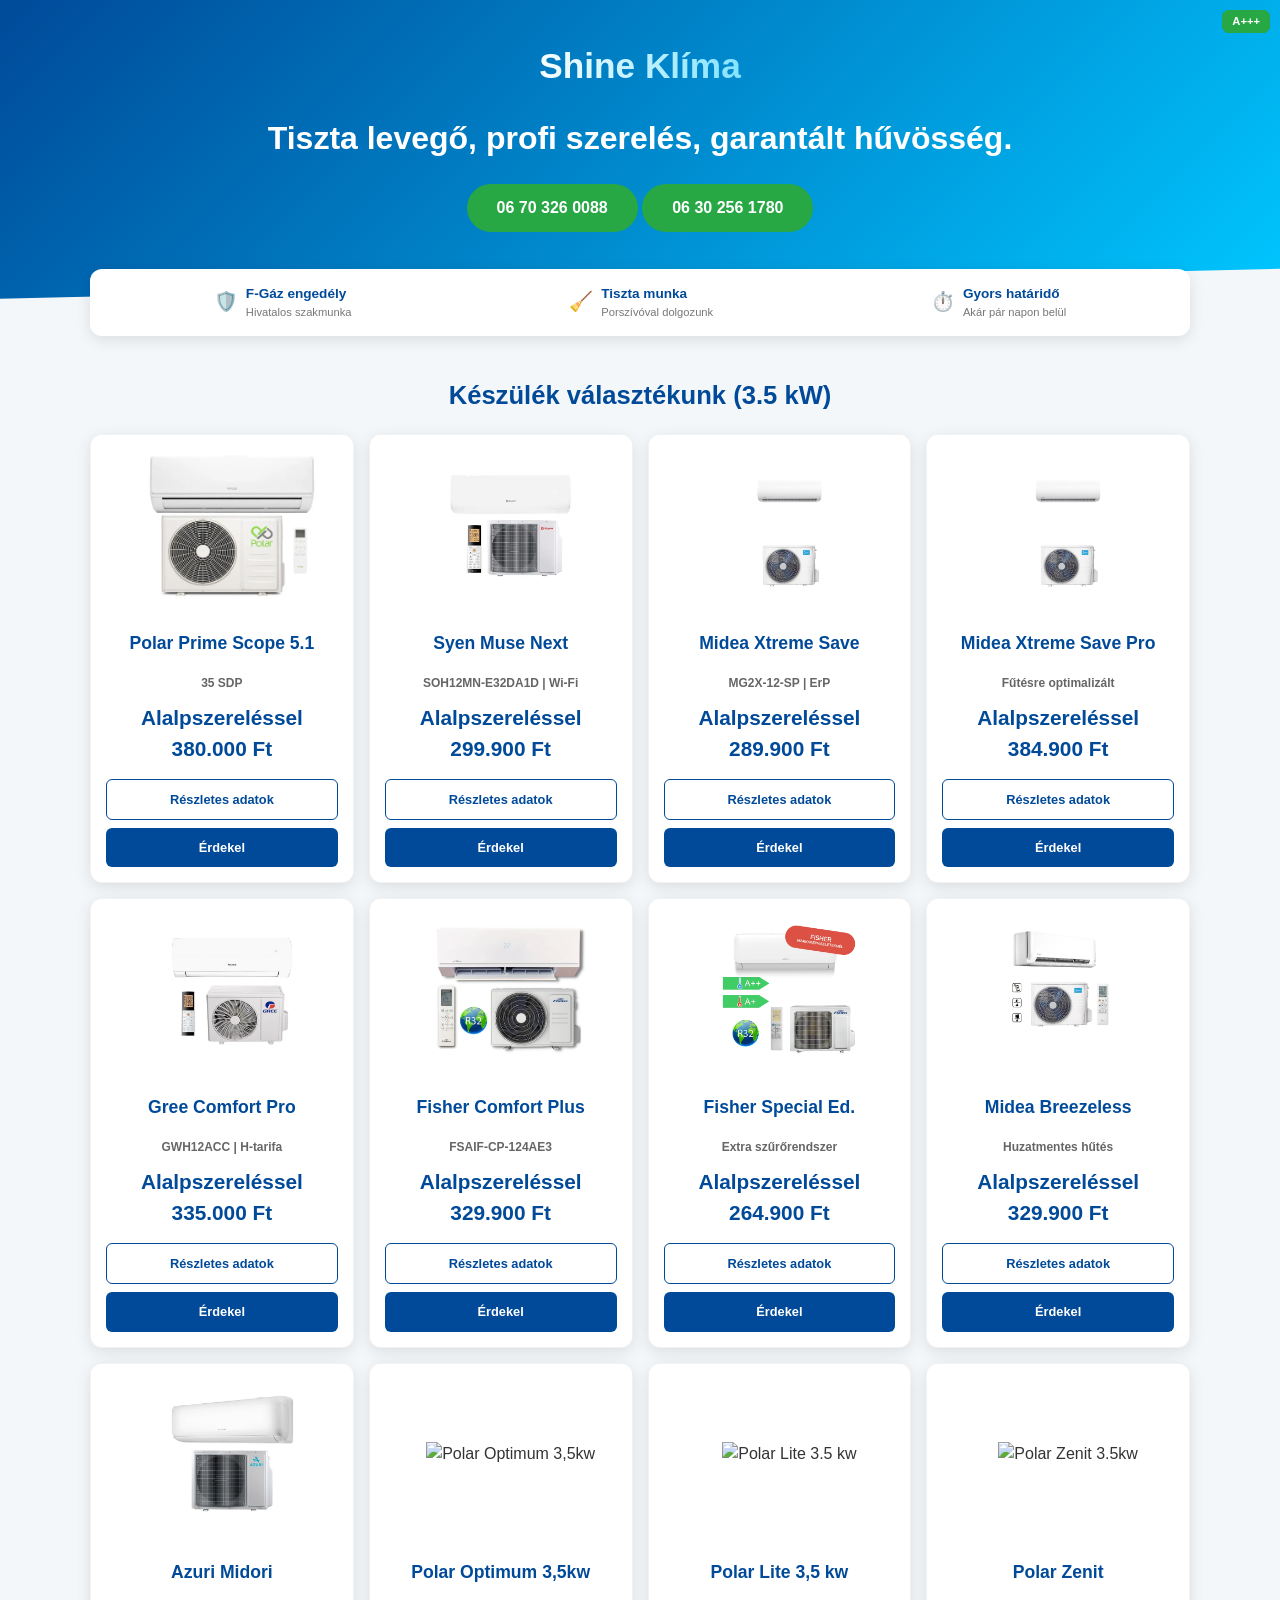
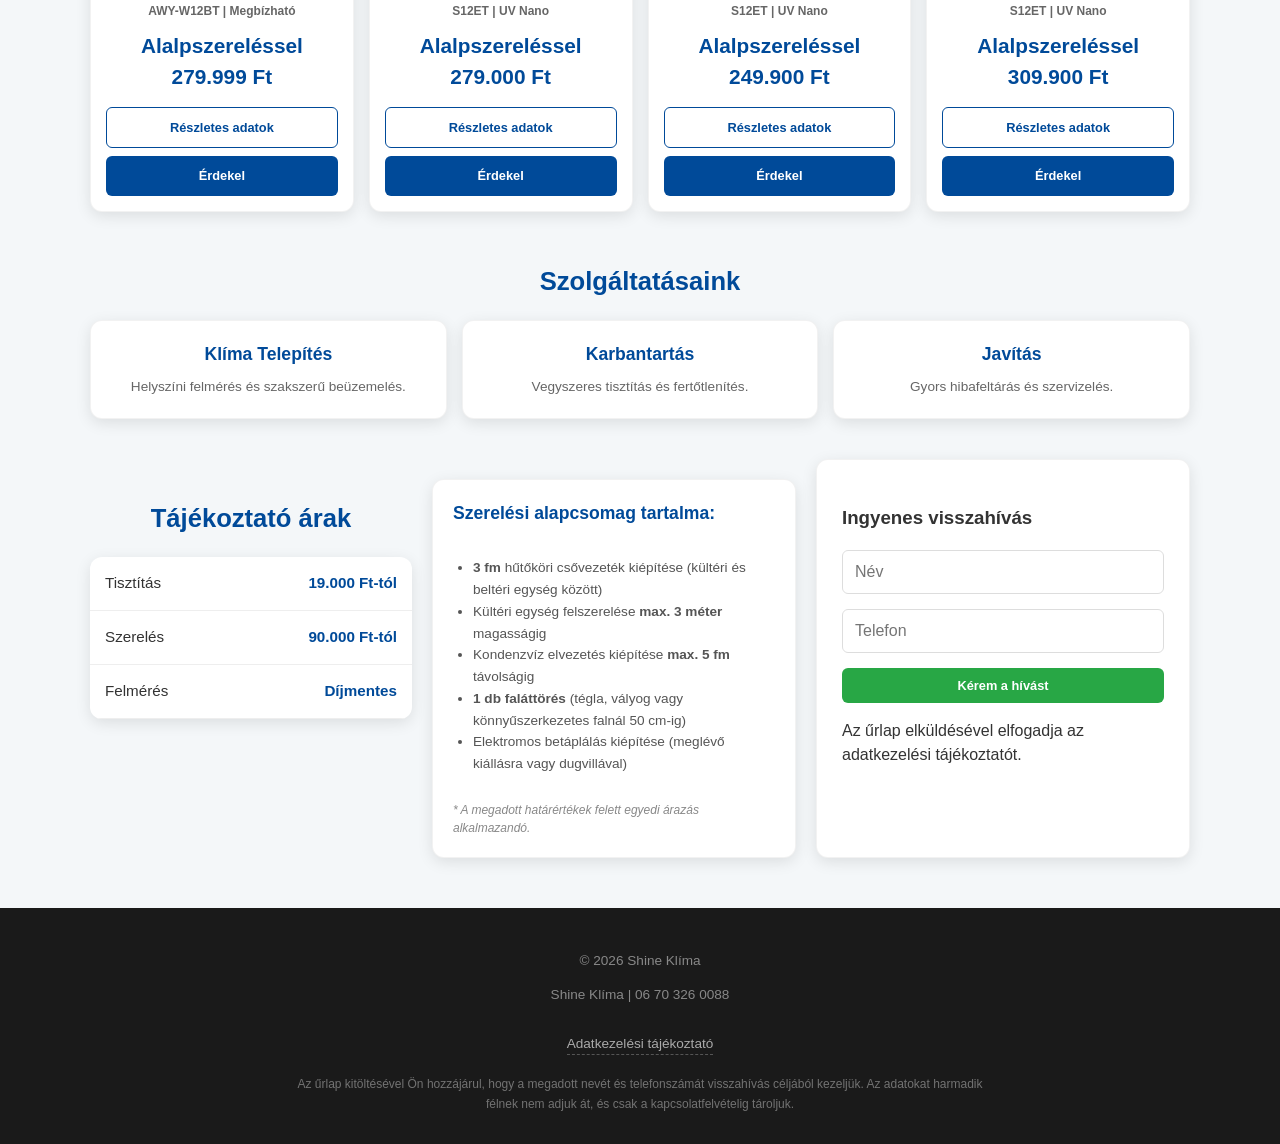
==== commit d8d86168: "Update print statement from 'Hello' to 'Goodbye'" ====
--- a/index.html
+++ b/index.html
@@ -195,7 +195,7 @@
                 <article class="klima-card glass-card">
                     <div class="badge">A++</div>
                     <div class="card-image-container">
-                        <img src="kepek/Polaropt35.webpg" alt="Polar Optimum 3,5kw" class="klima-img">
+                        <img src="kepek/Polaropt35.webp" alt="Polar Optimum 3,5kw" class="klima-img">
                     </div>
                     <div class="klima-info">
                         <h3>Polar Optimum 3,5kw </h3>
@@ -207,6 +207,38 @@
                         </div>
                     </div>
                 </article>
+<article class="klima-card glass-card">
+                    <div class="badge">A+++</div>
+                    <div class="card-image-container">
+                        <img src="kepek/polarlite35.webp" alt="Polar Lite 3.5 kw" class="klima-img">
+                    </div>
+                    <div class="klima-info">
+                        <h3>Polar Lite 3,5 kw </h3>
+                        <p class="specs">S12ET | UV Nano</p>
+                        <div class="price">Alalpszereléssel 249.900 Ft</div>
+                        <div class="button-group">
+                            <a href="https://www.meleget.hu/polar-lite-sieh0035sdlaso1h0035sdla-oldalfali-split-klima-csomag-35-kw?keyword=polar%20lite" target="_blank" class="btn-data">Részletes adatok</a>
+                            <a href="#contact" class="btn-select">Érdekel</a>
+                        </div>
+                    </div>
+                </article>
+<article class="klima-card glass-card">
+                    <div class="badge">A+++</div>
+                    <div class="card-image-container">
+                        <img src="kepek/polarzenit35.webp" alt="Polar Zenit 3.5kw" class="klima-img">
+                    </div>
+                    <div class="klima-info">
+                        <h3>Polar Zenit </h3>
+                        <p class="specs">S12ET | UV Nano</p>
+                        <div class="price">Alalpszereléssel 309.900 Ft</div>
+                        <div class="button-group">
+                            <a href="https://www.meleget.hu/polar-zenit-sieh0035sdzso1h0035sdz-oldalfali-split-klima-csomag-35-kw?keyword=zenit" target="_blank" class="btn-data">Részletes adatok</a>
+                            <a href="#contact" class="btn-select">Érdekel</a>
+                        </div>
+                    </div>
+                </article>
+
+                
             </div>
         </section>
 
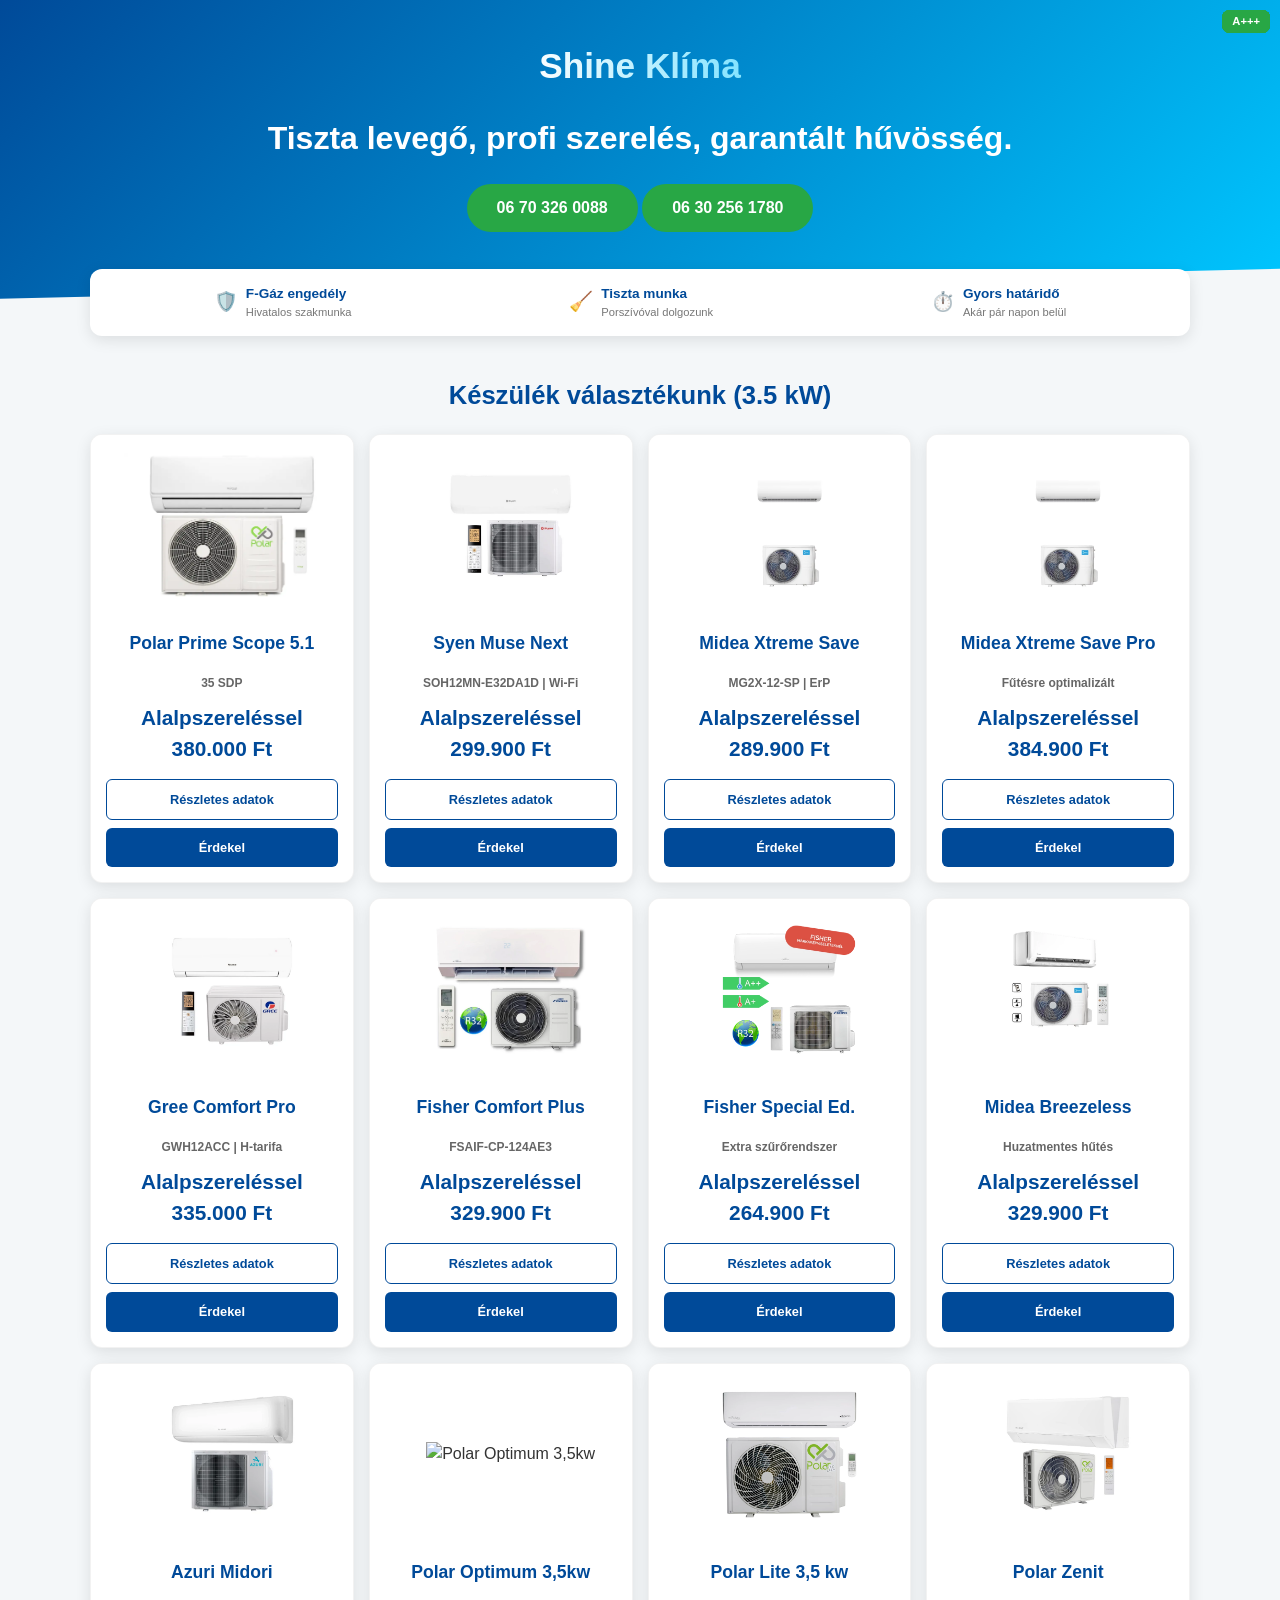
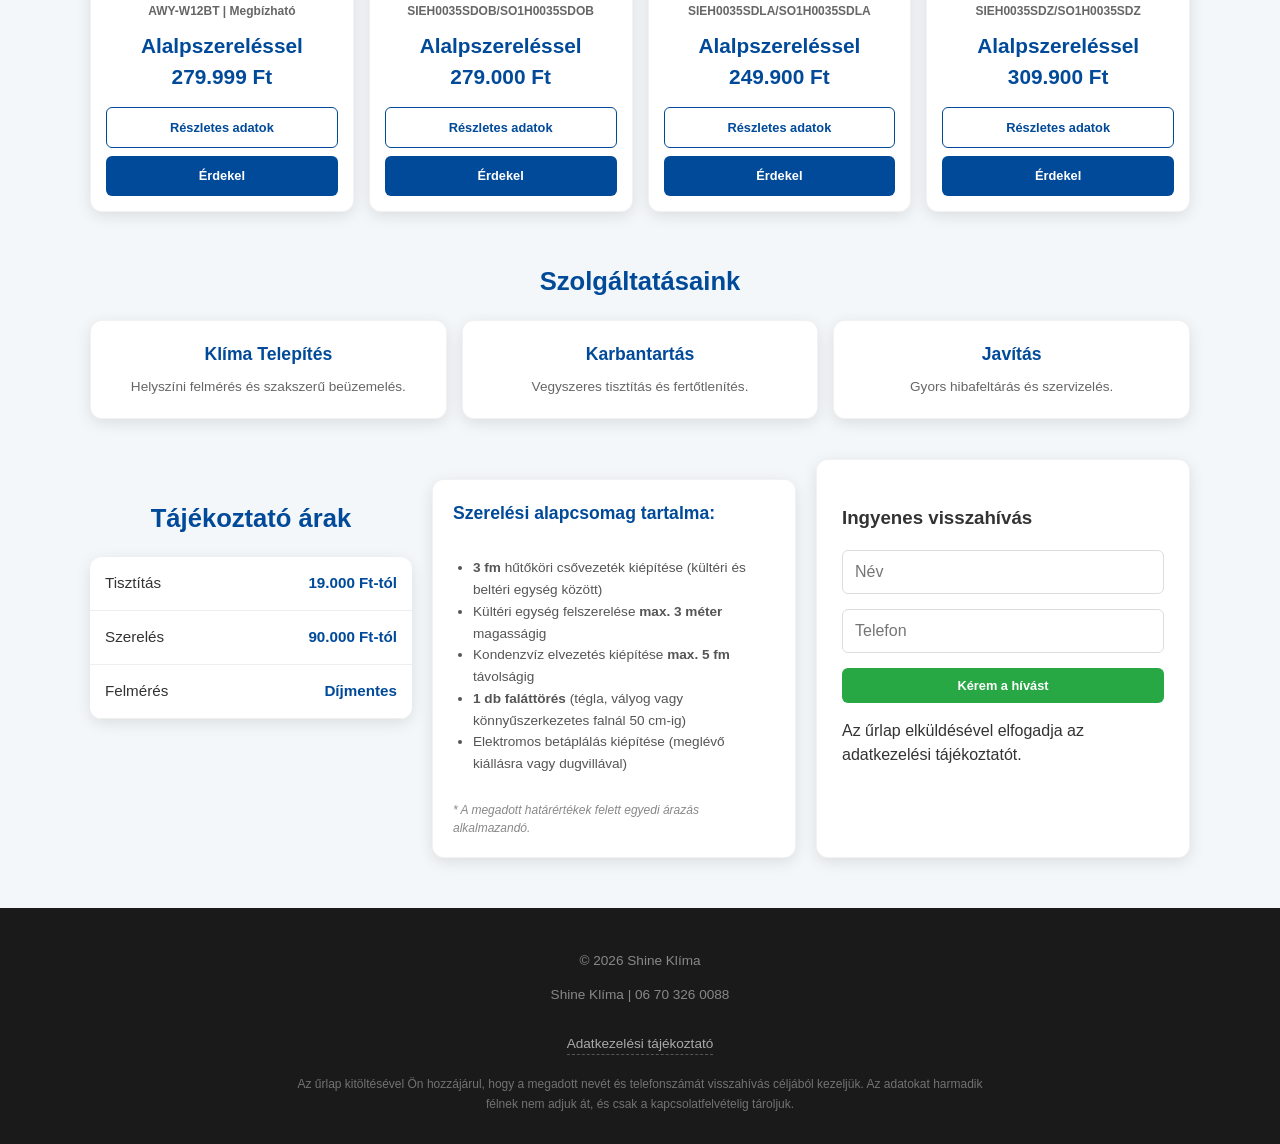
==== commit 5bbb86cc: "Update print statement from 'Hello' to 'Goodbye'" ====
--- a/index.html
+++ b/index.html
@@ -199,7 +199,7 @@
                     </div>
                     <div class="klima-info">
                         <h3>Polar Optimum 3,5kw </h3>
-                        <p class="specs">S12ET | UV Nano</p>
+                        <p class="specs">SIEH0035SDOB/SO1H0035SDOB</p>
                         <div class="price">Alalpszereléssel 279.000 Ft</div>
                         <div class="button-group">
                             <a href="https://www.meleget.hu/polar-optimum-sieh0035sdobso1h0035sdob-oldalfali-split-klima-csomag-35-kw?keyword=polar%20optimum%203%2C5" target="_blank" class="btn-data">Részletes adatok</a>
@@ -214,7 +214,7 @@
                     </div>
                     <div class="klima-info">
                         <h3>Polar Lite 3,5 kw </h3>
-                        <p class="specs">S12ET | UV Nano</p>
+                        <p class="specs">SIEH0035SDLA/SO1H0035SDLA</p>
                         <div class="price">Alalpszereléssel 249.900 Ft</div>
                         <div class="button-group">
                             <a href="https://www.meleget.hu/polar-lite-sieh0035sdlaso1h0035sdla-oldalfali-split-klima-csomag-35-kw?keyword=polar%20lite" target="_blank" class="btn-data">Részletes adatok</a>
@@ -229,7 +229,7 @@
                     </div>
                     <div class="klima-info">
                         <h3>Polar Zenit </h3>
-                        <p class="specs">S12ET | UV Nano</p>
+                        <p class="specs">SIEH0035SDZ/SO1H0035SDZ</p>
                         <div class="price">Alalpszereléssel 309.900 Ft</div>
                         <div class="button-group">
                             <a href="https://www.meleget.hu/polar-zenit-sieh0035sdzso1h0035sdz-oldalfali-split-klima-csomag-35-kw?keyword=zenit" target="_blank" class="btn-data">Részletes adatok</a>
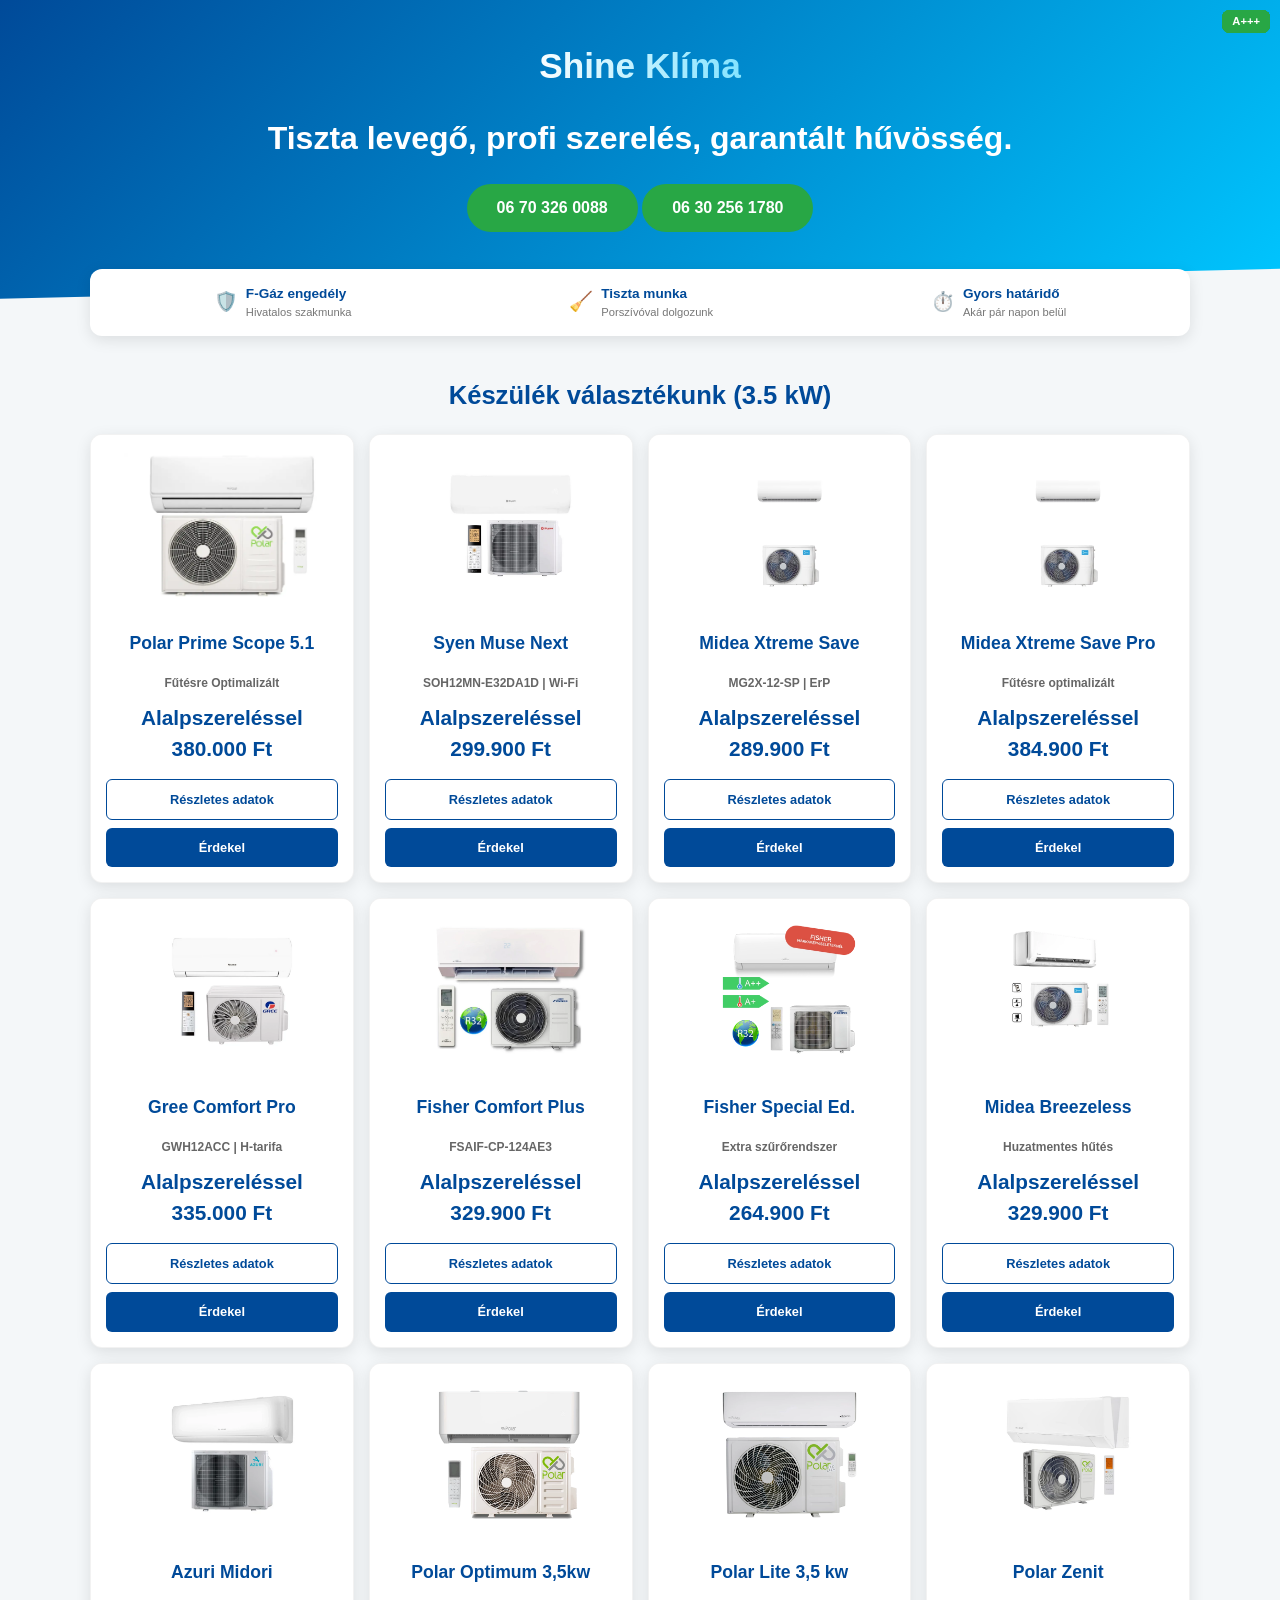
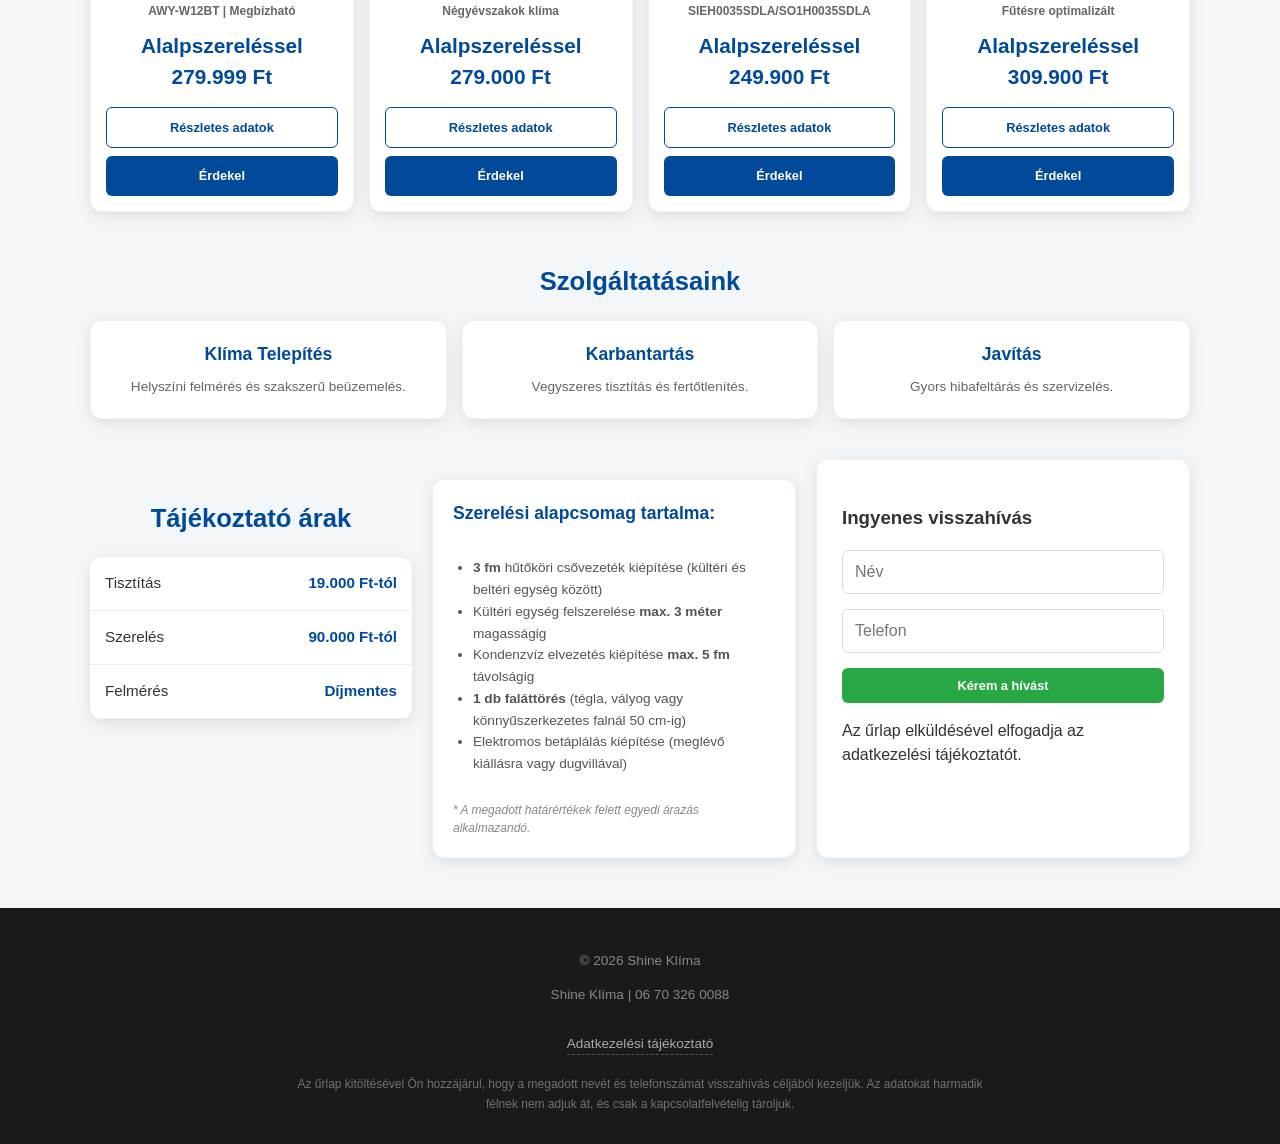
==== commit 320fc306: "Update print statement from 'Hello' to 'Goodbye'" ====
--- a/index.html
+++ b/index.html
@@ -55,7 +55,7 @@
                     </div>
                     <div class="klima-info">
                         <h3>Polar Prime Scope 5.1</h3>
-                        <p class="specs">35 SDP</p>
+                        <p class="specs">Fűtésre Optimalizált</p>
                         <div class="price">Alalpszereléssel 380.000 Ft</div>
                         <div class="button-group">
                             <a href="https://polarklima.hu/product/polar-prime-35sdp-split-a-a-inverteres-klimaszett/" target="_blank" class="btn-data">Részletes adatok</a>
@@ -199,7 +199,7 @@
                     </div>
                     <div class="klima-info">
                         <h3>Polar Optimum 3,5kw </h3>
-                        <p class="specs">SIEH0035SDOB/SO1H0035SDOB</p>
+                        <p class="specs">Négyévszakok klíma</p>
                         <div class="price">Alalpszereléssel 279.000 Ft</div>
                         <div class="button-group">
                             <a href="https://www.meleget.hu/polar-optimum-sieh0035sdobso1h0035sdob-oldalfali-split-klima-csomag-35-kw?keyword=polar%20optimum%203%2C5" target="_blank" class="btn-data">Részletes adatok</a>
@@ -229,7 +229,7 @@
                     </div>
                     <div class="klima-info">
                         <h3>Polar Zenit </h3>
-                        <p class="specs">SIEH0035SDZ/SO1H0035SDZ</p>
+                        <p class="specs">Fűtésre optimalizált</p>
                         <div class="price">Alalpszereléssel 309.900 Ft</div>
                         <div class="button-group">
                             <a href="https://www.meleget.hu/polar-zenit-sieh0035sdzso1h0035sdz-oldalfali-split-klima-csomag-35-kw?keyword=zenit" target="_blank" class="btn-data">Részletes adatok</a>
